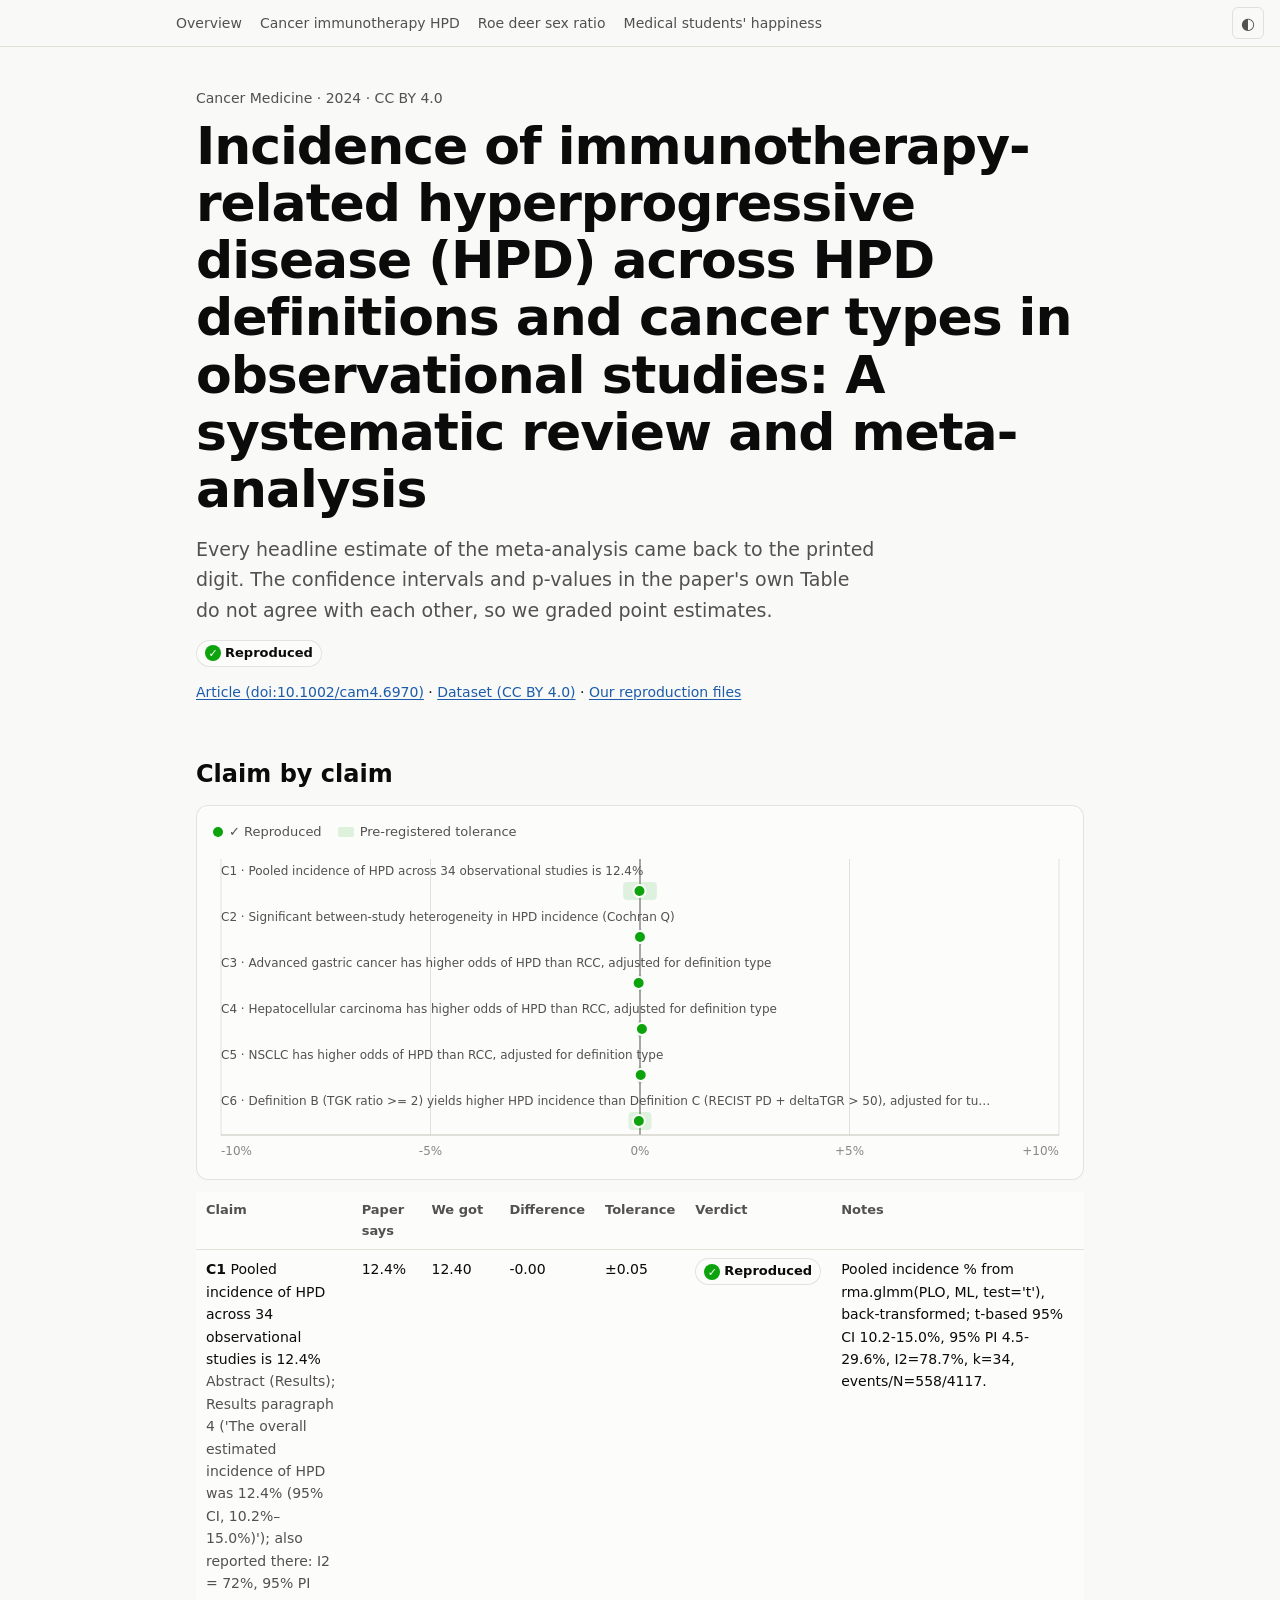
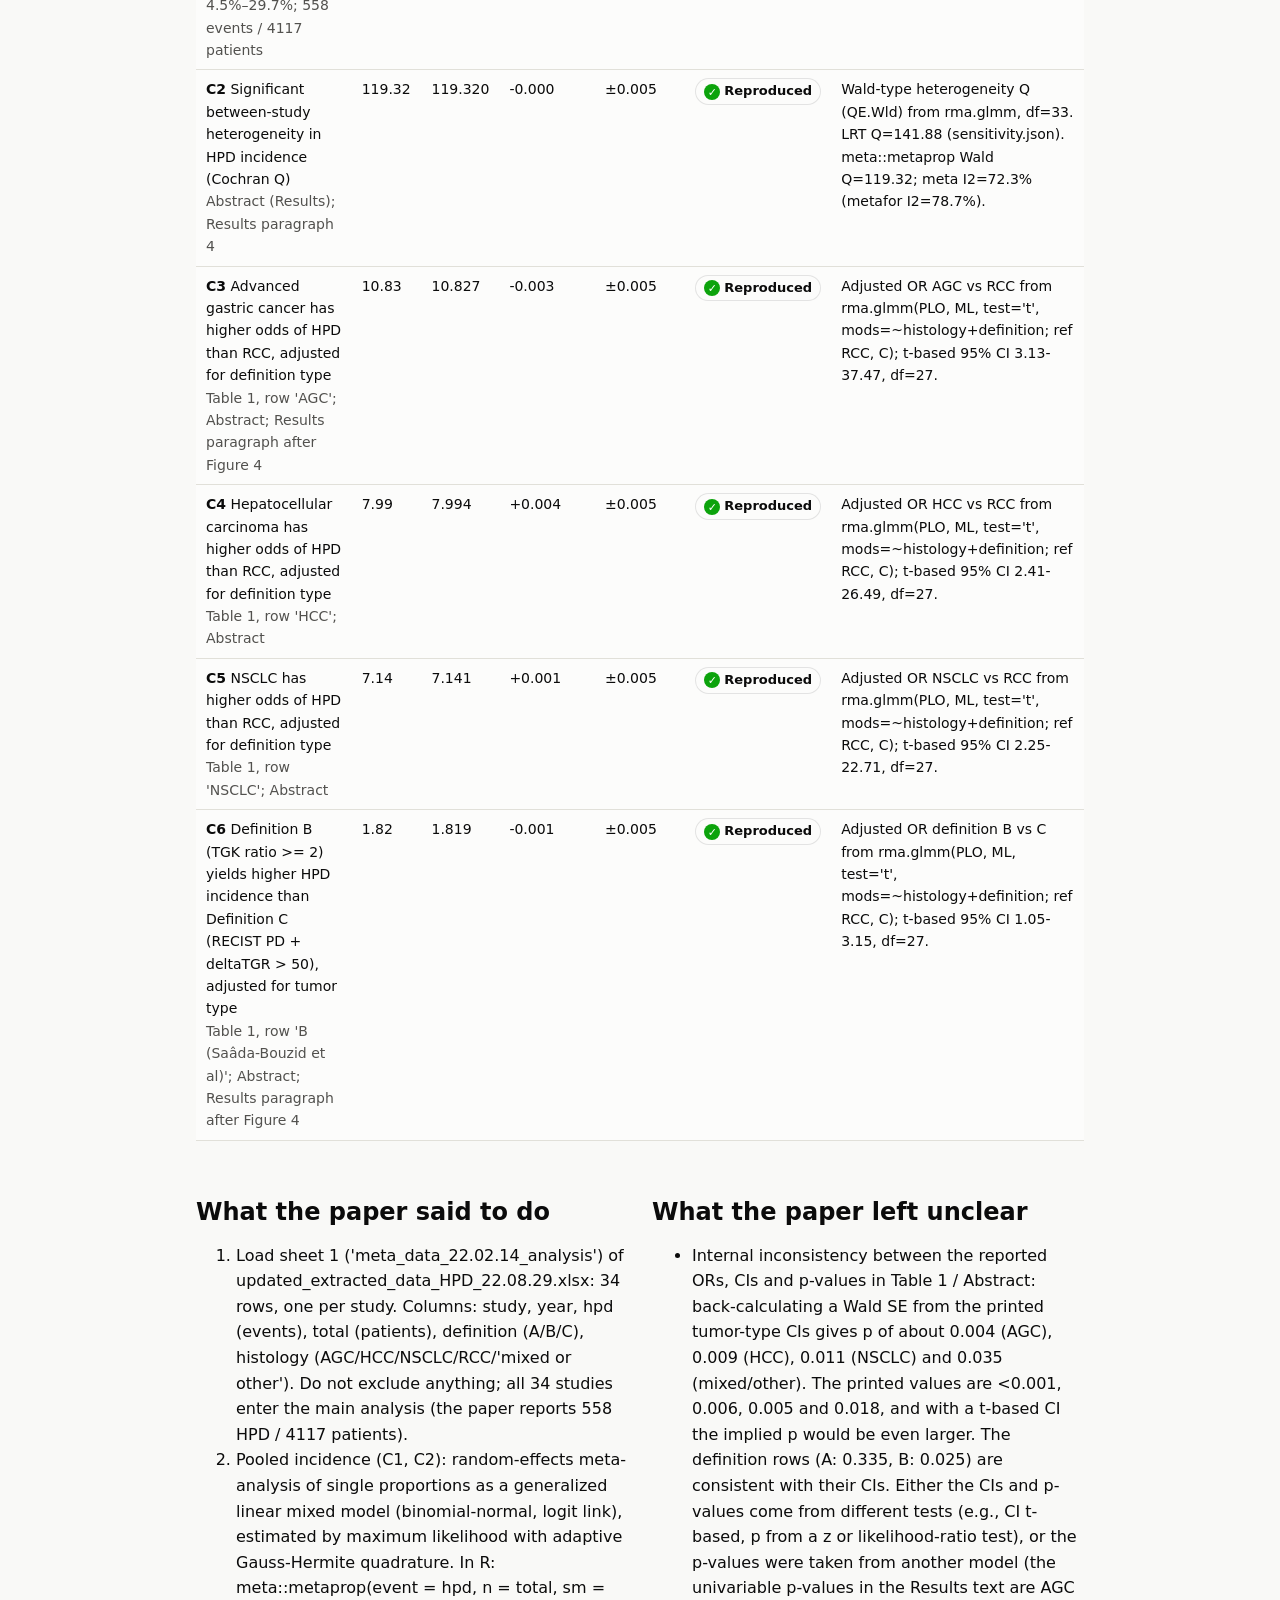
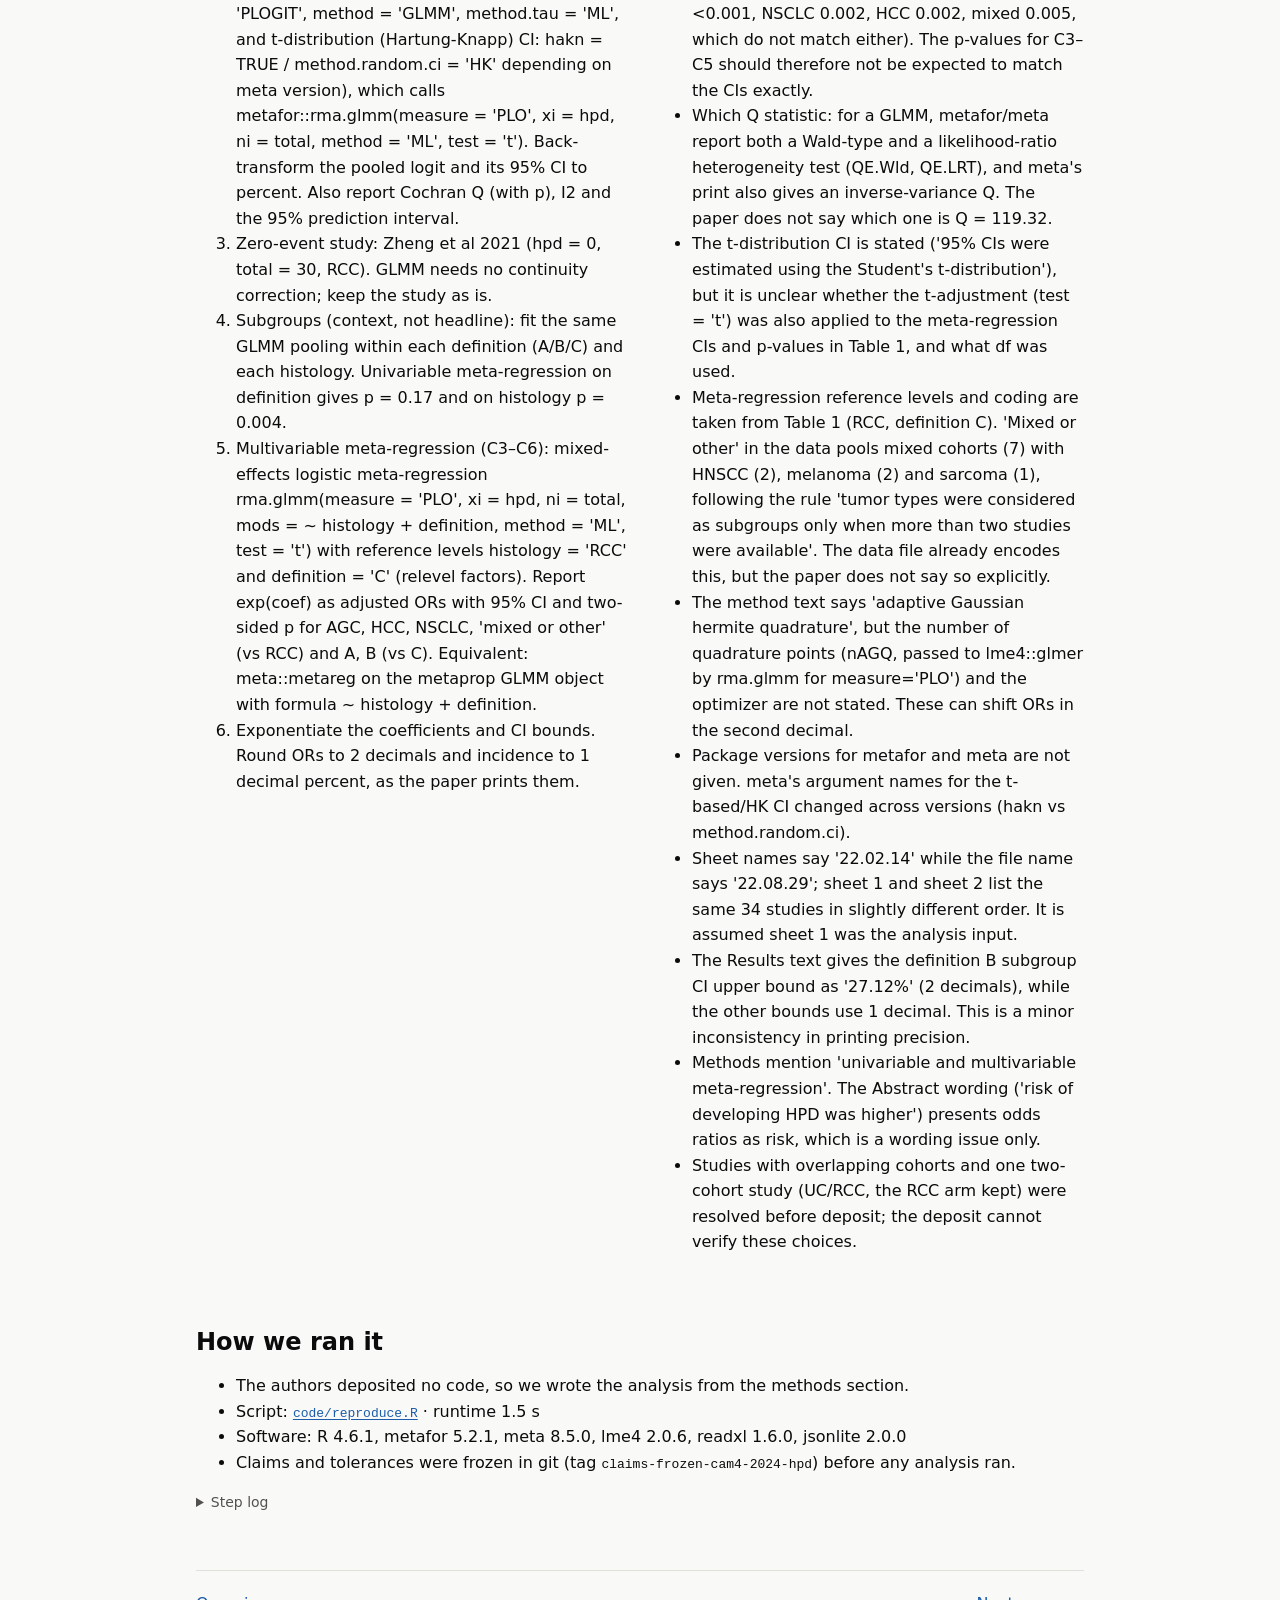
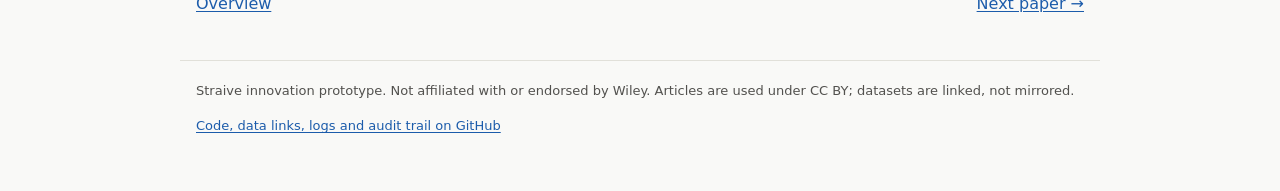
==== site/papers/cam4-2024-hpd.html @ 03baa971 "Audit: hsr-2023-ei-happiness (no overrides); site v0 with screening log Co-Authored-By: Claude Opus " ====
<!doctype html>
<html lang="en">
<head>
<meta charset="utf-8">
<meta name="viewport" content="width=device-width, initial-scale=1">
<title>Cancer immunotherapy HPD · Reproduction</title>
<meta name="description" content="Report card for Incidence of immunotherapy-related hyperprogressive disease (HPD) across HPD definitions and cancer types in observational studies: A systematic review and meta-analysis">
<link rel="stylesheet" href="../assets/style.css">
<script>try{var t=localStorage.getItem("theme");if(t)document.documentElement.dataset.theme=t}catch(e){}</script>
</head>
<body>
<header class="topnav"><nav><a href="../index.html">Overview</a><a href="../papers/cam4-2024-hpd.html">Cancer immunotherapy HPD</a><a href="../papers/ee-2022-roedeer-sexratio.html">Roe deer sex ratio</a><a href="../papers/hsr-2023-ei-happiness.html">Medical students&#x27; happiness</a></nav>
<button class="theme" type="button" aria-label="Toggle light or dark theme">◐</button></header>
<main>

<section class="hero">
<p class="kicker">Cancer Medicine · 2024 · CC BY 4.0</p>
<h1>Incidence of immunotherapy-related hyperprogressive disease (HPD) across HPD definitions and cancer types in observational studies: A systematic review and meta-analysis</h1>
<p class="lead">Every headline estimate of the meta-analysis came back to the printed digit. The confidence intervals and p-values in the paper&#x27;s own Table do not agree with each other, so we graded point estimates.</p>
<p><span class="badge good"><span aria-hidden="true">✓</span> Reproduced</span></p>
<p class="links"><a href="https://doi.org/10.1002/cam4.6970">Article (doi:10.1002/cam4.6970)</a> · <a href="https://doi.org/10.6084/m9.figshare.22256557">Dataset (CC BY 4.0)</a> · <a href="https://github.com/SujalPradhan/paper-reproducibility-engine/tree/main/papers/cam4-2024-hpd">Our reproduction files</a></p>
</section>
<section>
<h2>Claim by claim</h2>
<figure class="chart" data-chart="deviation" data-paper="cam4-2024-hpd" aria-label="Deviation of each reproduced value from the paper's value"></figure>
<div class="table-wrap"><table><tr><th>Claim</th><th>Paper says</th><th>We got</th><th>Difference</th><th>Tolerance</th><th>Verdict</th><th>Notes</th></tr><tr><td><b>C1</b> Pooled incidence of HPD across 34 observational studies is 12.4%<div class=muted>Abstract (Results); Results paragraph 4 (&#x27;The overall estimated incidence of HPD was 12.4% (95% CI, 10.2%–15.0%)&#x27;); also reported there: I2 = 72%, 95% PI 4.5%–29.7%; 558 events / 4117 patients</div></td><td class=num>12.4%</td><td class=num>12.40</td><td class=num>-0.00</td><td class=num>±0.05</td><td><span class="badge good"><span aria-hidden="true">✓</span> Reproduced</span></td><td>Pooled incidence % from rma.glmm(PLO, ML, test=&#x27;t&#x27;), back-transformed; t-based 95% CI 10.2-15.0%, 95% PI 4.5-29.6%, I2=78.7%, k=34, events/N=558/4117.</td></tr><tr><td><b>C2</b> Significant between-study heterogeneity in HPD incidence (Cochran Q)<div class=muted>Abstract (Results); Results paragraph 4</div></td><td class=num>119.32</td><td class=num>119.320</td><td class=num>-0.000</td><td class=num>±0.005</td><td><span class="badge good"><span aria-hidden="true">✓</span> Reproduced</span></td><td>Wald-type heterogeneity Q (QE.Wld) from rma.glmm, df=33. LRT Q=141.88 (sensitivity.json). meta::metaprop Wald Q=119.32; meta I2=72.3% (metafor I2=78.7%).</td></tr><tr><td><b>C3</b> Advanced gastric cancer has higher odds of HPD than RCC, adjusted for definition type<div class=muted>Table 1, row &#x27;AGC&#x27;; Abstract; Results paragraph after Figure 4</div></td><td class=num>10.83</td><td class=num>10.827</td><td class=num>-0.003</td><td class=num>±0.005</td><td><span class="badge good"><span aria-hidden="true">✓</span> Reproduced</span></td><td>Adjusted OR AGC vs RCC from rma.glmm(PLO, ML, test=&#x27;t&#x27;, mods=~histology+definition; ref RCC, C); t-based 95% CI 3.13-37.47, df=27.</td></tr><tr><td><b>C4</b> Hepatocellular carcinoma has higher odds of HPD than RCC, adjusted for definition type<div class=muted>Table 1, row &#x27;HCC&#x27;; Abstract</div></td><td class=num>7.99</td><td class=num>7.994</td><td class=num>+0.004</td><td class=num>±0.005</td><td><span class="badge good"><span aria-hidden="true">✓</span> Reproduced</span></td><td>Adjusted OR HCC vs RCC from rma.glmm(PLO, ML, test=&#x27;t&#x27;, mods=~histology+definition; ref RCC, C); t-based 95% CI 2.41-26.49, df=27.</td></tr><tr><td><b>C5</b> NSCLC has higher odds of HPD than RCC, adjusted for definition type<div class=muted>Table 1, row &#x27;NSCLC&#x27;; Abstract</div></td><td class=num>7.14</td><td class=num>7.141</td><td class=num>+0.001</td><td class=num>±0.005</td><td><span class="badge good"><span aria-hidden="true">✓</span> Reproduced</span></td><td>Adjusted OR NSCLC vs RCC from rma.glmm(PLO, ML, test=&#x27;t&#x27;, mods=~histology+definition; ref RCC, C); t-based 95% CI 2.25-22.71, df=27.</td></tr><tr><td><b>C6</b> Definition B (TGK ratio &gt;= 2) yields higher HPD incidence than Definition C (RECIST PD + deltaTGR &gt; 50), adjusted for tumor type<div class=muted>Table 1, row &#x27;B (Saâda-Bouzid et al)&#x27;; Abstract; Results paragraph after Figure 4</div></td><td class=num>1.82</td><td class=num>1.819</td><td class=num>-0.001</td><td class=num>±0.005</td><td><span class="badge good"><span aria-hidden="true">✓</span> Reproduced</span></td><td>Adjusted OR definition B vs C from rma.glmm(PLO, ML, test=&#x27;t&#x27;, mods=~histology+definition; ref RCC, C); t-based 95% CI 1.05-3.15, df=27.</td></tr></table></div>
</section>
<section class="two-col">
<div><h2>What the paper said to do</h2><ol><li>Load sheet 1 (&#x27;meta_data_22.02.14_analysis&#x27;) of updated_extracted_data_HPD_22.08.29.xlsx: 34 rows, one per study. Columns: study, year, hpd (events), total (patients), definition (A/B/C), histology (AGC/HCC/NSCLC/RCC/&#x27;mixed or other&#x27;). Do not exclude anything; all 34 studies enter the main analysis (the paper reports 558 HPD / 4117 patients).</li><li>Pooled incidence (C1, C2): random-effects meta-analysis of single proportions as a generalized linear mixed model (binomial-normal, logit link), estimated by maximum likelihood with adaptive Gauss-Hermite quadrature. In R: meta::metaprop(event = hpd, n = total, sm = &#x27;PLOGIT&#x27;, method = &#x27;GLMM&#x27;, method.tau = &#x27;ML&#x27;, and t-distribution (Hartung-Knapp) CI: hakn = TRUE / method.random.ci = &#x27;HK&#x27; depending on meta version), which calls metafor::rma.glmm(measure = &#x27;PLO&#x27;, xi = hpd, ni = total, method = &#x27;ML&#x27;, test = &#x27;t&#x27;). Back-transform the pooled logit and its 95% CI to percent. Also report Cochran Q (with p), I2 and the 95% prediction interval.</li><li>Zero-event study: Zheng et al 2021 (hpd = 0, total = 30, RCC). GLMM needs no continuity correction; keep the study as is.</li><li>Subgroups (context, not headline): fit the same GLMM pooling within each definition (A/B/C) and each histology. Univariable meta-regression on definition gives p = 0.17 and on histology p = 0.004.</li><li>Multivariable meta-regression (C3–C6): mixed-effects logistic meta-regression rma.glmm(measure = &#x27;PLO&#x27;, xi = hpd, ni = total, mods = ~ histology + definition, method = &#x27;ML&#x27;, test = &#x27;t&#x27;) with reference levels histology = &#x27;RCC&#x27; and definition = &#x27;C&#x27; (relevel factors). Report exp(coef) as adjusted ORs with 95% CI and two-sided p for AGC, HCC, NSCLC, &#x27;mixed or other&#x27; (vs RCC) and A, B (vs C). Equivalent: meta::metareg on the metaprop GLMM object with formula ~ histology + definition.</li><li>Exponentiate the coefficients and CI bounds. Round ORs to 2 decimals and incidence to 1 decimal percent, as the paper prints them.</li></ol></div>
<div><h2>What the paper left unclear</h2><ul><li>Internal inconsistency between the reported ORs, CIs and p-values in Table 1 / Abstract: back-calculating a Wald SE from the printed tumor-type CIs gives p of about 0.004 (AGC), 0.009 (HCC), 0.011 (NSCLC) and 0.035 (mixed/other). The printed values are &lt;0.001, 0.006, 0.005 and 0.018, and with a t-based CI the implied p would be even larger. The definition rows (A: 0.335, B: 0.025) are consistent with their CIs. Either the CIs and p-values come from different tests (e.g., CI t-based, p from a z or likelihood-ratio test), or the p-values were taken from another model (the univariable p-values in the Results text are AGC &lt;0.001, NSCLC 0.002, HCC 0.002, mixed 0.005, which do not match either). The p-values for C3–C5 should therefore not be expected to match the CIs exactly.</li><li>Which Q statistic: for a GLMM, metafor/meta report both a Wald-type and a likelihood-ratio heterogeneity test (QE.Wld, QE.LRT), and meta&#x27;s print also gives an inverse-variance Q. The paper does not say which one is Q = 119.32.</li><li>The t-distribution CI is stated (&#x27;95% CIs were estimated using the Student&#x27;s t-distribution&#x27;), but it is unclear whether the t-adjustment (test = &#x27;t&#x27;) was also applied to the meta-regression CIs and p-values in Table 1, and what df was used.</li><li>Meta-regression reference levels and coding are taken from Table 1 (RCC, definition C). &#x27;Mixed or other&#x27; in the data pools mixed cohorts (7) with HNSCC (2), melanoma (2) and sarcoma (1), following the rule &#x27;tumor types were considered as subgroups only when more than two studies were available&#x27;. The data file already encodes this, but the paper does not say so explicitly.</li><li>The method text says &#x27;adaptive Gaussian hermite quadrature&#x27;, but the number of quadrature points (nAGQ, passed to lme4::glmer by rma.glmm for measure=&#x27;PLO&#x27;) and the optimizer are not stated. These can shift ORs in the second decimal.</li><li>Package versions for metafor and meta are not given. meta&#x27;s argument names for the t-based/HK CI changed across versions (hakn vs method.random.ci).</li><li>Sheet names say &#x27;22.02.14&#x27; while the file name says &#x27;22.08.29&#x27;; sheet 1 and sheet 2 list the same 34 studies in slightly different order. It is assumed sheet 1 was the analysis input.</li><li>The Results text gives the definition B subgroup CI upper bound as &#x27;27.12%&#x27; (2 decimals), while the other bounds use 1 decimal. This is a minor inconsistency in printing precision.</li><li>Methods mention &#x27;univariable and multivariable meta-regression&#x27;. The Abstract wording (&#x27;risk of developing HPD was higher&#x27;) presents odds ratios as risk, which is a wording issue only.</li><li>Studies with overlapping cohorts and one two-cohort study (UC/RCC, the RCC arm kept) were resolved before deposit; the deposit cannot verify these choices.</li></ul></div>
</section>
<section>
<h2>How we ran it</h2>
<ul>
<li>The authors deposited no code, so we wrote the analysis from the methods section.</li>
<li>Script: <a href="https://github.com/SujalPradhan/paper-reproducibility-engine/blob/main/papers/cam4-2024-hpd/code/reproduce.R"><code>code/reproduce.R</code></a> · runtime 1.5 s</li>
<li>Software: R 4.6.1, metafor 5.2.1, meta 8.5.0, lme4 2.0.6, readxl 1.6.0, jsonlite 2.0.0</li>
<li>Claims and tolerances were frozen in git (tag <code>claims-frozen-cam4-2024-hpd</code>) before any analysis ran.</li>

</ul>
<details><summary>Step log</summary><pre>2026-10-20T14:00:26 START reproduction of cam4-2024-hpd (Reproducer). Read claims.json, data/README.md, paper/fulltext.xml (Methods + Table 1), CLAIMS_SCHEMA.md.
2026-10-20T14:00:26 CHECKSUM data/updated_extracted_data_HPD_22.08.29.xlsx sha256=6535d5b38afba2ea4473dea9abb29f00c819824f1ff2fa3cf56472da210b0f3a size=126259 -&gt; MATCHES README.
2026-10-20T14:00:26 CHECKSUM paper/fulltext.xml sha256=65b842e06b45315daf6108a36adcebdc1f20ee73a76e9294d1070b7ce0f45134 -&gt; MATCHES README.
2026-10-20T14:00:26 PROBLEM: machine has R 4.6.1, not R 4.5 as stated in the task brief, and not the paper&#x27;s R 4.2.1. Using R 4.6.1.
2026-10-20T14:00:26 Installed from CRAN: metafor 5.2.1, meta 8.5.0 (existing: readxl 1.6.0, lme4 2.0.6, jsonlite 2.0.0).
2026-10-20T14:00:26 ASSUMPTION: analysis input is sheet 1 &#x27;meta_data_22.02.14_analysis&#x27;, all 34 rows, no exclusions (per methods_steps).
2026-10-20T14:00:26 ASSUMPTION: C1 = metafor::rma.glmm(measure=&#x27;PLO&#x27;, xi=hpd, ni=total, method=&#x27;ML&#x27;, test=&#x27;t&#x27;), package defaults otherwise (model=&#x27;UM.FS&#x27; not applicable for PLO; glmer default nAGQ as set by metafor). Pooled logit and its t-based CI back-transformed with plogis and reported in percent.
2026-10-20T14:00:26 ASSUMPTION: C2 Q = Wald-type heterogeneity statistic QE (QE.Wld) from the rma.glmm fit, because it is the first/primary heterogeneity statistic metafor reports for GLMMs (meta&#x27;s print also lists Wald-type first). LRT Q and inverse-variance Q go to sensitivity.json only. Decided before running.
2026-10-20T14:00:26 ASSUMPTION: C3-C6 = rma.glmm(measure=&#x27;PLO&#x27;, mods=~histology+definition, method=&#x27;ML&#x27;, test=&#x27;t&#x27;) with histology relevelled to &#x27;RCC&#x27; and definition to &#x27;C&#x27;, as in methods_steps; t-test chosen because paper states CIs use Student&#x27;s t. z-test version goes to sensitivity.json only. Decided before running.
2026-10-20T14:00:26 ASSUMPTION: claim values are reported unrounded in results.json (rounding to paper precision is done by compare.py tolerance); C1 in percent, ORs as exp(coef).
2026-10-20T14:01:40 Wrote code/reproduce.R (reads ../data relative to script or a path arg; writes outputs/results.json, outputs/model_output.txt, outputs/sensitivity.json). No seed needed (deterministic).
2026-10-20T14:01:40 RUN 1 (Rscript, fresh session, cwd /tmp): completed, results.json written.
2026-10-20T14:01:40 PROBLEM: multivariable rma.glmm warns &quot;Cannot invert the Hessian for the saturated model&quot;; this only affects the residual-heterogeneity tests of the metareg (Wld/LRT printed as degenerate), not the coefficients, CIs or p-values used for C3-C6.
2026-10-20T14:01:40 POST-HOC: bug fix (no change to any claim value): meta 8.5.0 returns metaprop Q as a length-2 vector (Wald, LRT), which made the C2 notes string duplicate and mislabelled it &quot;inverse-variance&quot; Q in sensitivity.json. Notes/sensitivity now label meta&#x27;s Q as Wald/LRT. Also fixed empty C1_z_test entry in sensitivity.json (wrong subsetting of the predict object). Reason: code did not do what was intended.
2026-10-20T14:01:40 RUN 2 (Rscript, fresh session): completed, runtime_s=1.5. Claim values unchanged from run 1.
2026-10-20T14:01:40 RESULT C1: pooled incidence 12.398% (t 95% CI 10.20-14.99%; PI 4.5-29.6%) vs paper 12.4% (10.2-15.0; PI 4.5-29.7). I2: metafor 78.7%, meta 72.3% (paper 72%, matches meta&#x27;s I2).
2026-10-20T14:01:40 RESULT C2: Wald-type Q = 119.3195 (df 33, p=1.1e-11) vs paper 119.32. LRT Q = 141.88.
2026-10-20T14:01:40 RESULT C3: AGC vs RCC OR 10.827 (t CI 3.13-37.47, p=0.00052) vs paper 10.83 (2.14-54.65, p&lt;0.001).
2026-10-20T14:01:40 RESULT C4: HCC vs RCC OR 7.994 (t CI 2.41-26.49, p=0.0014) vs paper 7.99 (1.68-38.13, p=0.006).
2026-10-20T14:01:40 RESULT C5: NSCLC vs RCC OR 7.141 (t CI 2.25-22.71, p=0.0017) vs paper 7.14 (1.58-32.29, p=0.005).
2026-10-20T14:01:40 RESULT C6: def B vs C OR 1.819 (t CI 1.05-3.15, p=0.033) vs paper 1.82 (1.08-3.07, p=0.025). Also mixed/other OR 5.09 (paper 5.09), def A OR 1.20 (paper 1.20).
2026-10-20T14:01:40 NOTE: point estimates match; our tumor-type CIs are narrower than Table 1 (consistent with the claims.json ambiguity on Table 1 CI/p inconsistency); def-B p 0.033 (t) / z-test value in sensitivity.json differ from printed 0.025. Not adjusted.
2026-10-20T14:01:40 Environment: env/sessionInfo.txt, env/install.R (pinned versions), env/Dockerfile (rocker/r-ver:4.6.1, not built). renv.lock not written.
2026-10-20T14:01:40 compare.py: overall Reproduced; C1-C6 all Reproduced.</pre></details>
</section>
<nav class="pager"><a href="../index.html">Overview</a><a href="ee-2022-roedeer-sexratio.html">Next paper →</a></nav>

</main>
<footer class="foot">
<p>Straive innovation prototype. Not affiliated with or endorsed by Wiley. Articles are used under CC BY; datasets are linked, not mirrored.</p>
<p><a href="https://github.com/SujalPradhan/paper-reproducibility-engine">Code, data links, logs and audit trail on GitHub</a></p>
</footer>
<div class="tooltip" role="status" hidden></div>
<script type="application/json" id="page-data">{"rows": [{"paper": "Cancer immunotherapy HPD", "paper_id": "cam4-2024-hpd", "claim": "C1", "text": "Pooled incidence of HPD across 34 observational studies is 12.4%", "verdict": "Reproduced", "paper_text": "12.4%", "ours": "12.40", "dev": -0.012303225806458007, "tol": 0.4032258064516129}, {"paper": "Cancer immunotherapy HPD", "paper_id": "cam4-2024-hpd", "claim": "C2", "text": "Significant between-study heterogeneity in HPD incidence (Cochran Q)", "verdict": "Reproduced", "paper_text": "119.32", "ours": "119.320", "dev": -0.00041656889037276437, "tol": 0.004190412336573919}, {"paper": "Cancer immunotherapy HPD", "paper_id": "cam4-2024-hpd", "claim": "C3", "text": "Advanced gastric cancer has higher odds of HPD than RCC, adjusted for definition type", "verdict": "Reproduced", "paper_text": "10.83", "ours": "10.827", "dev": -0.03223619575253242, "tol": 0.04616805170821791}, {"paper": "Cancer immunotherapy HPD", "paper_id": "cam4-2024-hpd", "claim": "C4", "text": "Hepatocellular carcinoma has higher odds of HPD than RCC, adjusted for definition type", "verdict": "Reproduced", "paper_text": "7.99", "ours": "7.994", "dev": 0.046037797246557696, "tol": 0.0625782227784731}, {"paper": "Cancer immunotherapy HPD", "paper_id": "cam4-2024-hpd", "claim": "C5", "text": "NSCLC has higher odds of HPD than RCC, adjusted for definition type", "verdict": "Reproduced", "paper_text": "7.14", "ours": "7.141", "dev": 0.017082913165265046, "tol": 0.0700280112044818}, {"paper": "Cancer immunotherapy HPD", "paper_id": "cam4-2024-hpd", "claim": "C6", "text": "Definition B (TGK ratio >= 2) yields higher HPD incidence than Definition C (RECIST PD + deltaTGR > 50), adjusted for tumor type", "verdict": "Reproduced", "paper_text": "1.82", "ours": "1.819", "dev": -0.027487912087913163, "tol": 0.2747252747252747}]}</script>
<script src="../assets/charts.js"></script>
</body>
</html>
---- site/assets/style.css ----
:root {
  color-scheme: light;
  --page: #f9f9f7;
  --surface: #fcfcfb;
  --ink: #0b0b0b;
  --ink-2: #52514e;
  --muted: #898781;
  --grid: #e1e0d9;
  --axis: #c3c2b7;
  --ring: rgba(11, 11, 11, 0.10);
  --link: #1c5cab;
  --good: #0ca30c;
  --warn: #fab219;
  --bad: #d03b3b;
  --na: #898781;
  --band: rgba(12, 163, 12, 0.12);
  --ord-1: #86b6ef;
  --ord-2: #2a78d6;
  --ord-3: #184f95;
  --code-bg: #f0efec;
}
@media (prefers-color-scheme: dark) {
  :root:not([data-theme="light"]) {
    color-scheme: dark;
    --page: #0d0d0d;
    --surface: #1a1a19;
    --ink: #f0efec;
    --ink-2: #c3c2b7;
    --muted: #898781;
    --grid: #2c2c2a;
    --axis: #383835;
    --ring: rgba(255, 255, 255, 0.10);
    --link: #86b6ef;
    --band: rgba(12, 163, 12, 0.18);
    --ord-1: #184f95;
    --ord-2: #3987e5;
    --ord-3: #86b6ef;
    --code-bg: #232321;
  }
}
:root[data-theme="dark"] {
  color-scheme: dark;
  --page: #0d0d0d;
  --surface: #1a1a19;
  --ink: #f0efec;
  --ink-2: #c3c2b7;
  --muted: #898781;
  --grid: #2c2c2a;
  --axis: #383835;
  --ring: rgba(255, 255, 255, 0.10);
  --link: #86b6ef;
  --band: rgba(12, 163, 12, 0.18);
  --ord-1: #184f95;
  --ord-2: #3987e5;
  --ord-3: #86b6ef;
  --code-bg: #232321;
}

* { box-sizing: border-box; }
html { -webkit-text-size-adjust: 100%; }
body {
  margin: 0;
  background: var(--page);
  color: var(--ink);
  font: 16px/1.6 system-ui, -apple-system, "Segoe UI", sans-serif;
}
a { color: var(--link); text-underline-offset: 2px; }
main, .foot { max-width: 920px; margin: 0 auto; padding: 0 16px; }
section { margin: 56px 0; }
h1 { font-size: clamp(32px, 6vw, 52px); line-height: 1.1; margin: 8px 0 16px; letter-spacing: -0.02em; }
h2 { font-size: 24px; line-height: 1.25; margin: 0 0 12px; }
h3 { font-size: 18px; margin: 28px 0 8px; }
p { margin: 0 0 14px; }
.muted, .caption, .chart-sub { color: var(--ink-2); font-size: 14px; }
.kicker { color: var(--ink-2); font-size: 14px; margin: 0; }
.lead { font-size: 19px; color: var(--ink-2); max-width: 680px; }
code, pre { font: 13px/1.5 ui-monospace, SFMono-Regular, Menlo, monospace; }
pre { background: var(--code-bg); padding: 12px; border-radius: 8px; overflow-x: auto; white-space: pre-wrap; word-break: break-word; }

.topnav { position: sticky; top: 0; z-index: 5; background: var(--page); border-bottom: 1px solid var(--grid); display: flex; align-items: center; gap: 8px; padding: 0 16px; }
.topnav nav { flex: 1; display: flex; gap: 18px; overflow-x: auto; padding: 12px 0; max-width: 888px; margin: 0 auto; }
.topnav a { color: var(--ink-2); text-decoration: none; font-size: 14px; white-space: nowrap; }
.topnav a:hover { color: var(--ink); }
.theme { background: none; border: 1px solid var(--grid); color: var(--ink-2); border-radius: 6px; width: 32px; height: 32px; cursor: pointer; font-size: 16px; }

.hero { margin-top: 40px; }
.tiles { display: grid; grid-template-columns: repeat(auto-fit, minmax(180px, 1fr)); gap: 12px; margin-top: 28px; }
.tile { background: var(--surface); border: 1px solid var(--ring); border-radius: 12px; padding: 16px 18px; }
.tile-value { font-size: 48px; font-weight: 600; line-height: 1.1; }
.tile-label { color: var(--ink-2); font-size: 14px; margin-top: 4px; }

.chart { margin: 16px 0 8px; background: var(--surface); border: 1px solid var(--ring); border-radius: 12px; padding: 16px; }
.chart svg { display: block; width: 100%; height: auto; overflow: visible; }
.chart text { fill: var(--ink-2); font-size: 12px; font-family: inherit; }
.chart .t-ink { fill: var(--ink); }
.chart .t-muted { fill: var(--muted); }
.chart .grid { stroke: var(--grid); stroke-width: 1; }
.chart .axis { stroke: var(--axis); stroke-width: 1; }
.chart .zero { stroke: var(--ink-2); stroke-width: 1; }
.chart .band { fill: var(--band); }
.chart .dot { stroke: var(--surface); stroke-width: 2; }
.chart .hit { fill: transparent; cursor: default; outline: none; }
.chart .row:hover .dot, .chart .row:focus-within .dot { stroke: var(--ink); }
.chart .row:hover .rowbg, .chart .row:focus .rowbg { fill: var(--grid); opacity: 0.45; }
.chart .rowbg { fill: transparent; }
.chart .legend { display: flex; flex-wrap: wrap; gap: 6px 16px; font-size: 13px; color: var(--ink-2); margin-bottom: 8px; }
.chart .legend span { display: inline-flex; align-items: center; gap: 6px; }
.chart .legend i { width: 10px; height: 10px; border-radius: 50%; display: inline-block; }
.chart .legend i.band-key { border-radius: 2px; width: 16px; background: var(--band); }

.badge { display: inline-flex; align-items: center; gap: 4px; font-size: 13px; font-weight: 600; padding: 2px 8px; border-radius: 999px; border: 1px solid var(--ring); background: var(--surface); color: var(--ink); white-space: nowrap; }
.badge span { display: inline-grid; place-items: center; width: 16px; height: 16px; border-radius: 50%; color: #fff; font-size: 11px; }
.badge.good span { background: var(--good); }
.badge.warn span { background: var(--warn); color: #0b0b0b; }
.badge.bad span { background: var(--bad); }
.badge.na span { background: var(--na); }

.table-wrap { overflow-x: auto; margin: 12px 0; }
table { border-collapse: collapse; width: 100%; font-size: 14px; background: var(--surface); }
th, td { text-align: left; vertical-align: top; padding: 8px 10px; border-bottom: 1px solid var(--grid); }
th { color: var(--ink-2); font-weight: 600; font-size: 13px; }
td.num { font-variant-numeric: tabular-nums; white-space: nowrap; }
details { margin: 12px 0; }
summary { cursor: pointer; color: var(--ink-2); font-size: 14px; }

.cases { display: grid; grid-template-columns: repeat(auto-fit, minmax(240px, 1fr)); gap: 12px; }
.case { display: flex; flex-direction: column; gap: 6px; align-items: flex-start; background: var(--surface); border: 1px solid var(--ring); border-radius: 12px; padding: 16px; color: var(--ink); text-decoration: none; }
.case:hover { border-color: var(--axis); }
.case-meta { font-style: italic; color: var(--ink-2); font-size: 13px; }
.case span:last-child { color: var(--ink-2); font-size: 14px; }

.two-col { display: grid; grid-template-columns: repeat(auto-fit, minmax(280px, 1fr)); gap: 24px; }
.rules { list-style: none; padding: 0; }
.rules li { margin: 8px 0; }
.methods li { margin: 6px 0; }
.links { font-size: 14px; }
.pager { display: flex; justify-content: space-between; gap: 12px; border-top: 1px solid var(--grid); padding: 20px 0; margin-bottom: 24px; flex-wrap: wrap; }
.foot { color: var(--ink-2); font-size: 13px; border-top: 1px solid var(--grid); padding-top: 20px; padding-bottom: 40px; }
.footnotes li { font-size: 14px; color: var(--ink-2); margin: 6px 0; }
pre.task { max-height: 420px; }

.tooltip { position: fixed; z-index: 10; pointer-events: none; background: var(--surface); color: var(--ink); border: 1px solid var(--ring); box-shadow: 0 4px 16px rgba(0, 0, 0, 0.12); border-radius: 8px; padding: 8px 10px; font-size: 13px; max-width: 300px; }
.tooltip b { font-size: 15px; }
.tooltip .tt-row { display: flex; gap: 8px; justify-content: space-between; }
.tooltip .tt-muted { color: var(--ink-2); }

@media (forced-colors: active) {
  .chart .dot { forced-color-adjust: none; }
}
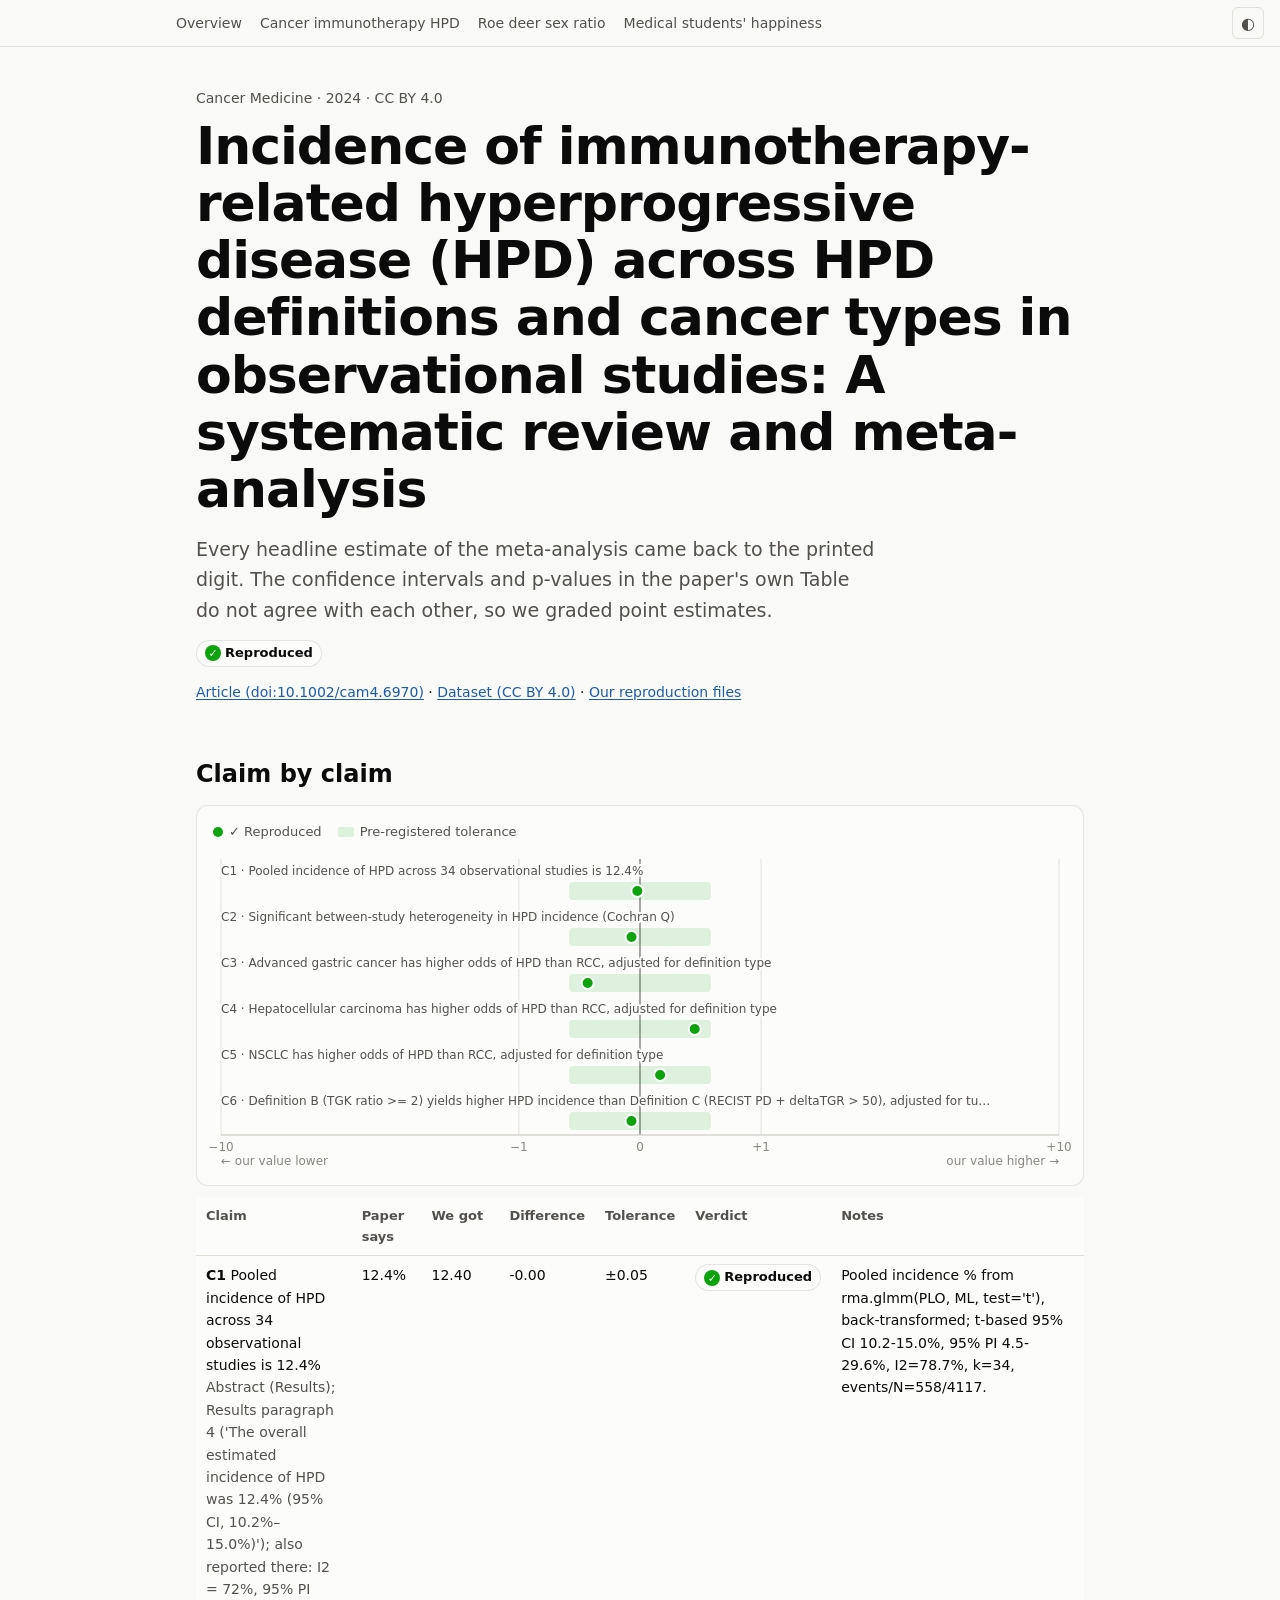
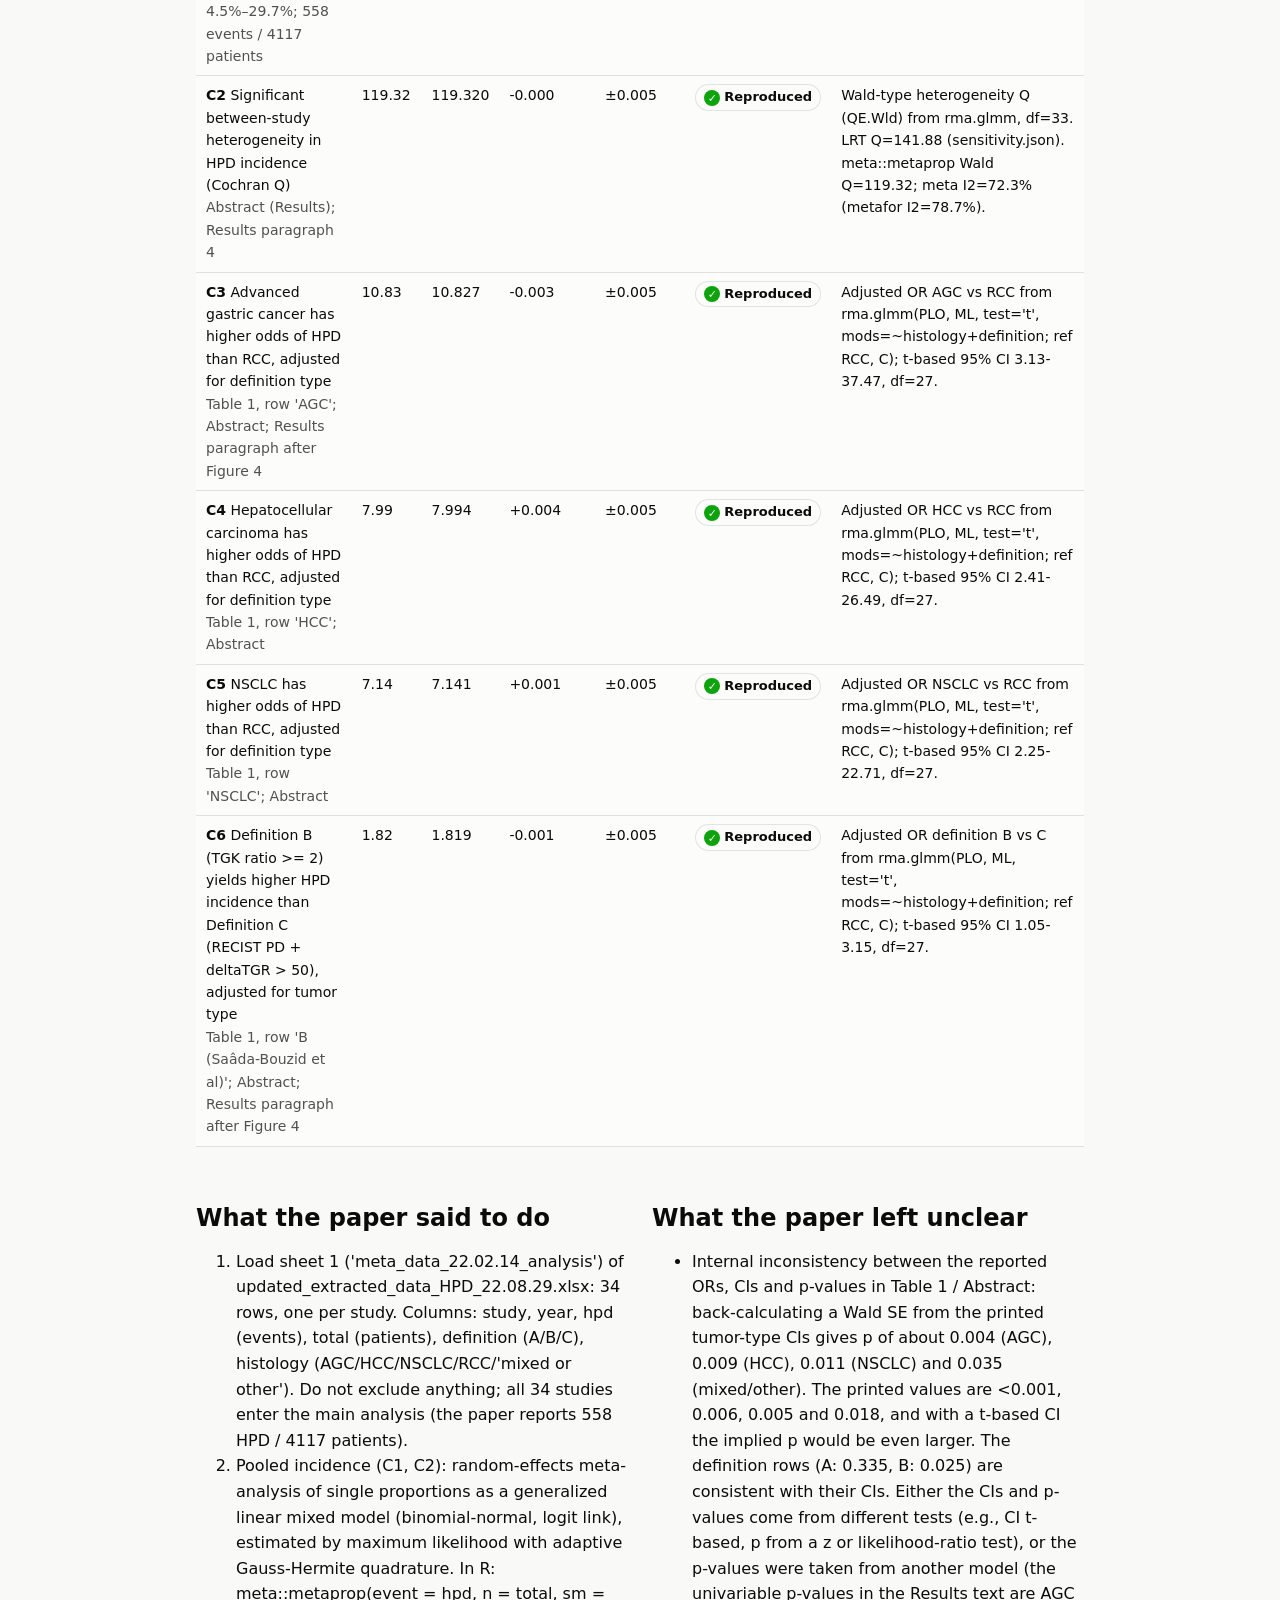
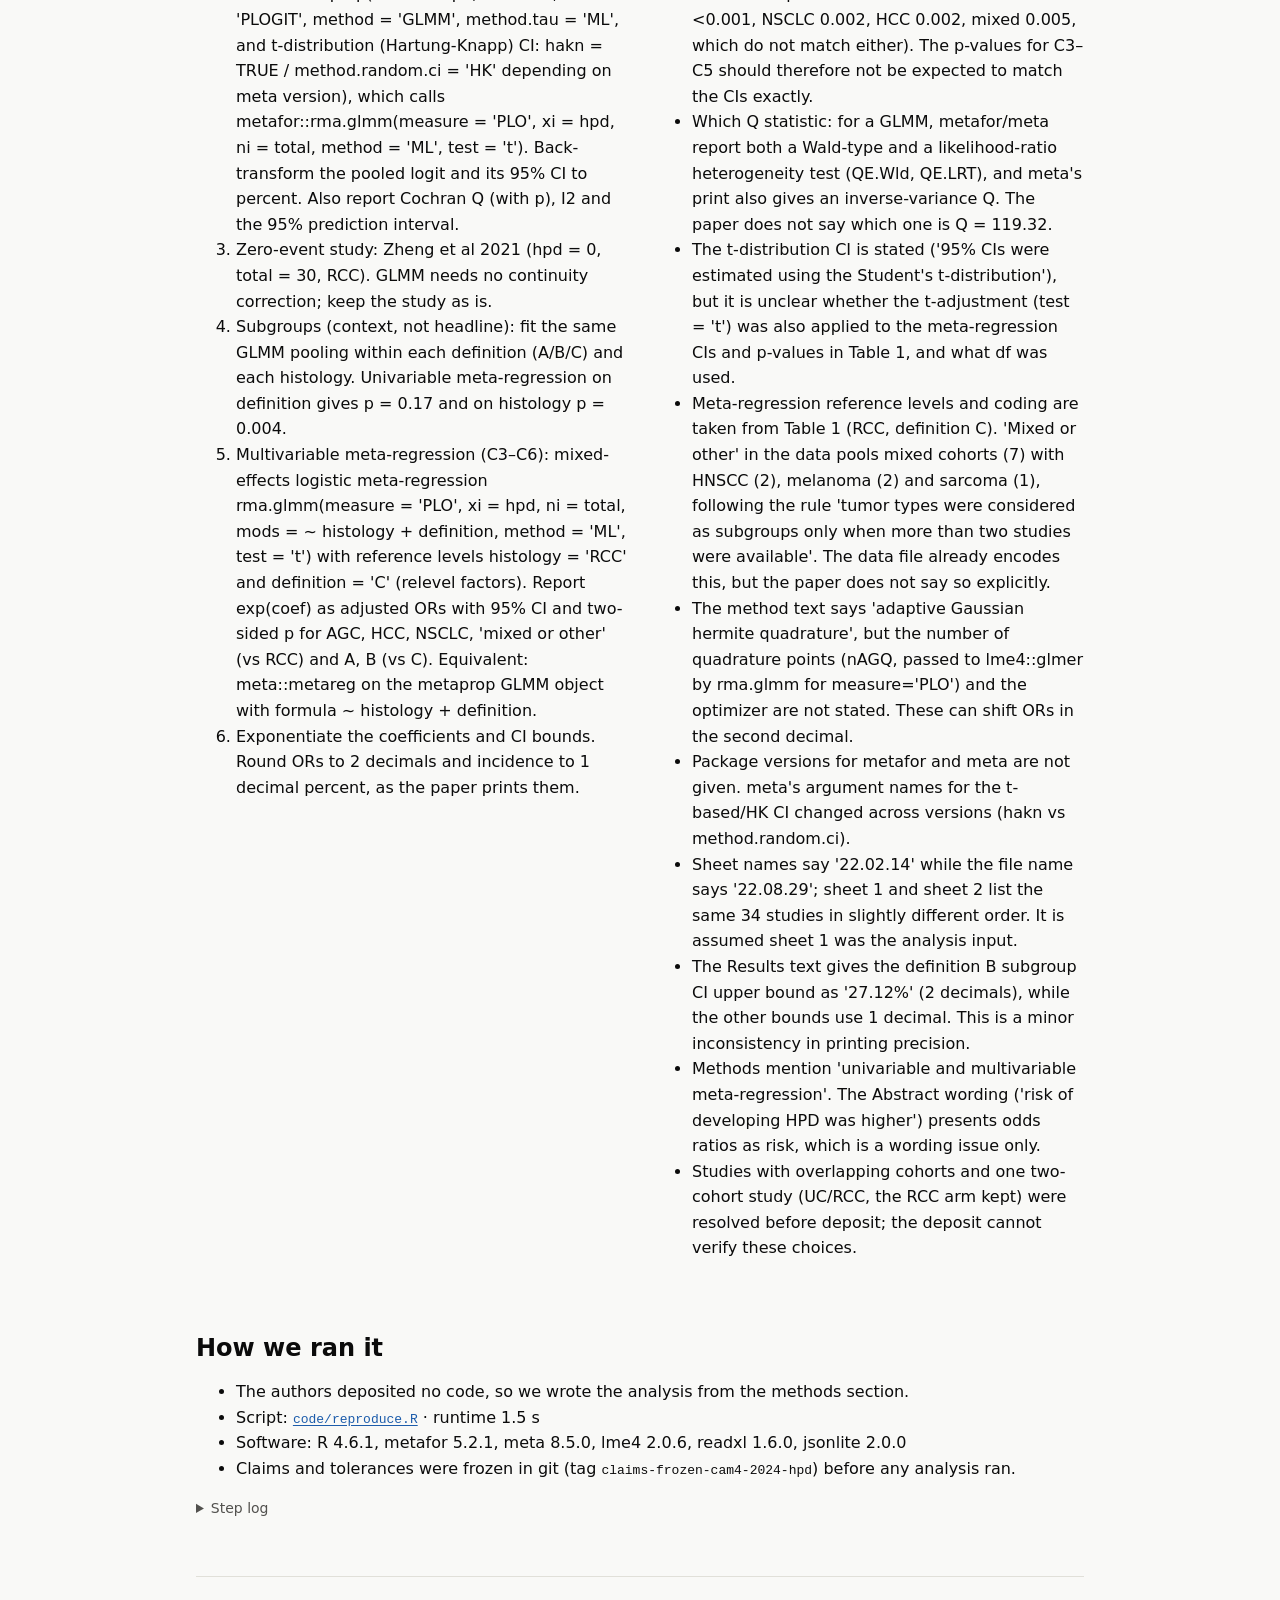
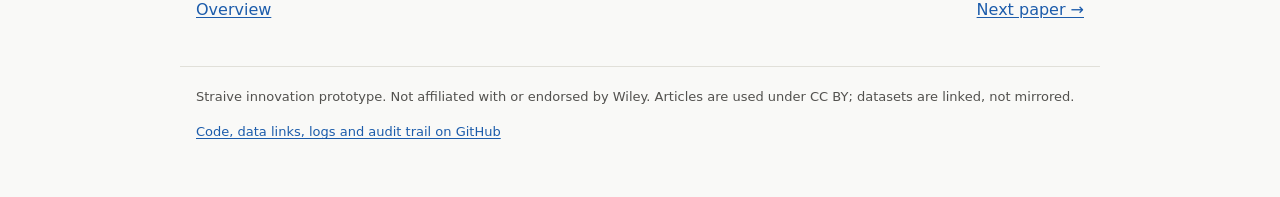
==== commit 42dc235b: "Site: deviation chart in last-printed-digit units (symlog), label halos Co-Authored-By: Claude Opus " ====
--- a/site/papers/cam4-2024-hpd.html
+++ b/site/papers/cam4-2024-hpd.html
@@ -71,7 +71,7 @@
 <p><a href="https://github.com/SujalPradhan/paper-reproducibility-engine">Code, data links, logs and audit trail on GitHub</a></p>
 </footer>
 <div class="tooltip" role="status" hidden></div>
-<script type="application/json" id="page-data">{"rows": [{"paper": "Cancer immunotherapy HPD", "paper_id": "cam4-2024-hpd", "claim": "C1", "text": "Pooled incidence of HPD across 34 observational studies is 12.4%", "verdict": "Reproduced", "paper_text": "12.4%", "ours": "12.40", "dev": -0.012303225806458007, "tol": 0.4032258064516129}, {"paper": "Cancer immunotherapy HPD", "paper_id": "cam4-2024-hpd", "claim": "C2", "text": "Significant between-study heterogeneity in HPD incidence (Cochran Q)", "verdict": "Reproduced", "paper_text": "119.32", "ours": "119.320", "dev": -0.00041656889037276437, "tol": 0.004190412336573919}, {"paper": "Cancer immunotherapy HPD", "paper_id": "cam4-2024-hpd", "claim": "C3", "text": "Advanced gastric cancer has higher odds of HPD than RCC, adjusted for definition type", "verdict": "Reproduced", "paper_text": "10.83", "ours": "10.827", "dev": -0.03223619575253242, "tol": 0.04616805170821791}, {"paper": "Cancer immunotherapy HPD", "paper_id": "cam4-2024-hpd", "claim": "C4", "text": "Hepatocellular carcinoma has higher odds of HPD than RCC, adjusted for definition type", "verdict": "Reproduced", "paper_text": "7.99", "ours": "7.994", "dev": 0.046037797246557696, "tol": 0.0625782227784731}, {"paper": "Cancer immunotherapy HPD", "paper_id": "cam4-2024-hpd", "claim": "C5", "text": "NSCLC has higher odds of HPD than RCC, adjusted for definition type", "verdict": "Reproduced", "paper_text": "7.14", "ours": "7.141", "dev": 0.017082913165265046, "tol": 0.0700280112044818}, {"paper": "Cancer immunotherapy HPD", "paper_id": "cam4-2024-hpd", "claim": "C6", "text": "Definition B (TGK ratio >= 2) yields higher HPD incidence than Definition C (RECIST PD + deltaTGR > 50), adjusted for tumor type", "verdict": "Reproduced", "paper_text": "1.82", "ours": "1.819", "dev": -0.027487912087913163, "tol": 0.2747252747252747}]}</script>
+<script type="application/json" id="page-data">{"rows": [{"paper": "Cancer immunotherapy HPD", "paper_id": "cam4-2024-hpd", "claim": "C1", "text": "Pooled incidence of HPD across 34 observational studies is 12.4%", "verdict": "Reproduced", "paper_text": "12.4%", "ours": "12.40", "dev": -0.012303225806458007, "tol": 0.4032258064516129, "digits": -0.01525600000000793, "digits_tol": 0.5}, {"paper": "Cancer immunotherapy HPD", "paper_id": "cam4-2024-hpd", "claim": "C2", "text": "Significant between-study heterogeneity in HPD incidence (Cochran Q)", "verdict": "Reproduced", "paper_text": "119.32", "ours": "119.320", "dev": -0.00041656889037276437, "tol": 0.004190412336573919, "digits": -0.04970499999927824, "digits_tol": 0.5}, {"paper": "Cancer immunotherapy HPD", "paper_id": "cam4-2024-hpd", "claim": "C3", "text": "Advanced gastric cancer has higher odds of HPD than RCC, adjusted for definition type", "verdict": "Reproduced", "paper_text": "10.83", "ours": "10.827", "dev": -0.03223619575253242, "tol": 0.04616805170821791, "digits": -0.3491179999999261, "digits_tol": 0.5}, {"paper": "Cancer immunotherapy HPD", "paper_id": "cam4-2024-hpd", "claim": "C4", "text": "Hepatocellular carcinoma has higher odds of HPD than RCC, adjusted for definition type", "verdict": "Reproduced", "paper_text": "7.99", "ours": "7.994", "dev": 0.046037797246557696, "tol": 0.0625782227784731, "digits": 0.367841999999996, "digits_tol": 0.5}, {"paper": "Cancer immunotherapy HPD", "paper_id": "cam4-2024-hpd", "claim": "C5", "text": "NSCLC has higher odds of HPD than RCC, adjusted for definition type", "verdict": "Reproduced", "paper_text": "7.14", "ours": "7.141", "dev": 0.017082913165265046, "tol": 0.0700280112044818, "digits": 0.12197199999999242, "digits_tol": 0.5}, {"paper": "Cancer immunotherapy HPD", "paper_id": "cam4-2024-hpd", "claim": "C6", "text": "Definition B (TGK ratio >= 2) yields higher HPD incidence than Definition C (RECIST PD + deltaTGR > 50), adjusted for tumor type", "verdict": "Reproduced", "paper_text": "1.82", "ours": "1.819", "dev": -0.027487912087913163, "tol": 0.2747252747252747, "digits": -0.05002800000000196, "digits_tol": 0.5}]}</script>
 <script src="../assets/charts.js"></script>
 </body>
 </html>
--- a/site/assets/style.css
+++ b/site/assets/style.css
@@ -94,6 +94,7 @@
 .chart text { fill: var(--ink-2); font-size: 12px; font-family: inherit; }
 .chart .t-ink { fill: var(--ink); }
 .chart .t-muted { fill: var(--muted); }
+.chart .halo { paint-order: stroke; stroke: var(--surface); stroke-width: 4px; stroke-linejoin: round; }
 .chart .grid { stroke: var(--grid); stroke-width: 1; }
 .chart .axis { stroke: var(--axis); stroke-width: 1; }
 .chart .zero { stroke: var(--ink-2); stroke-width: 1; }
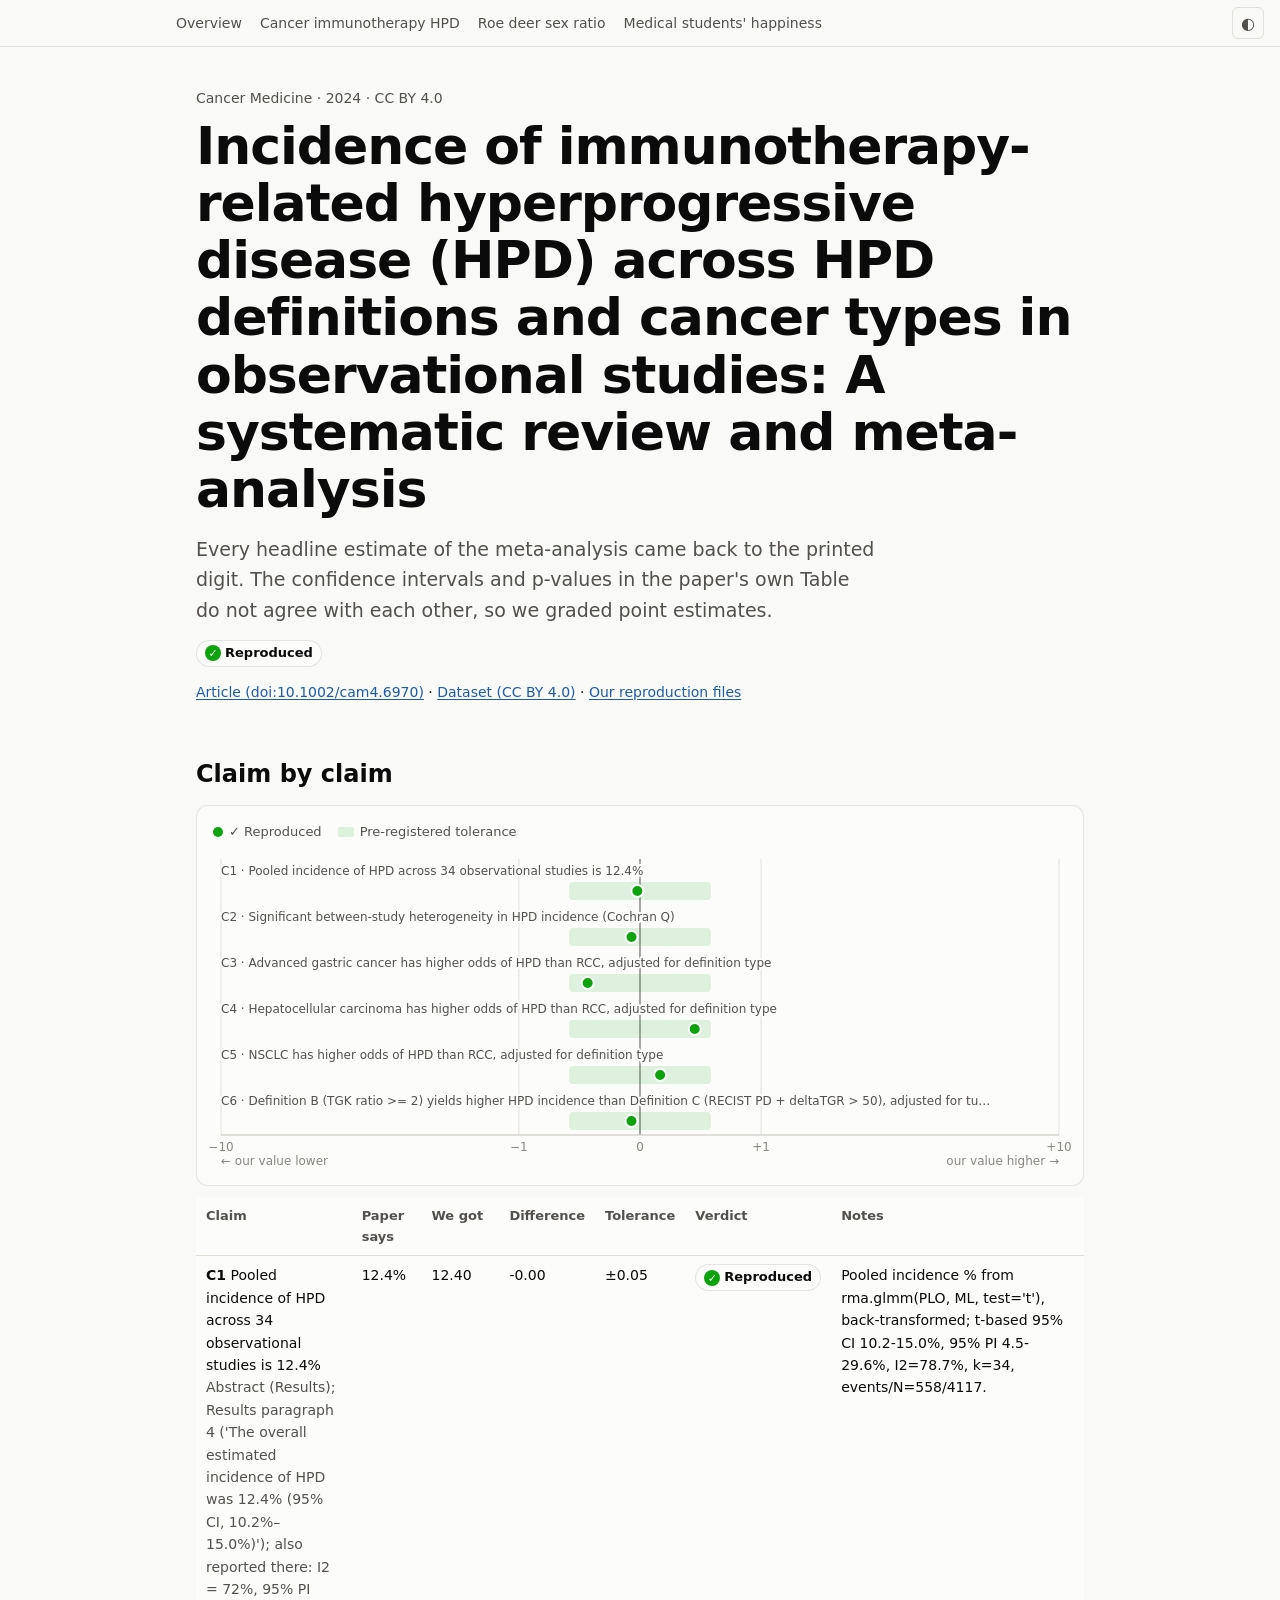
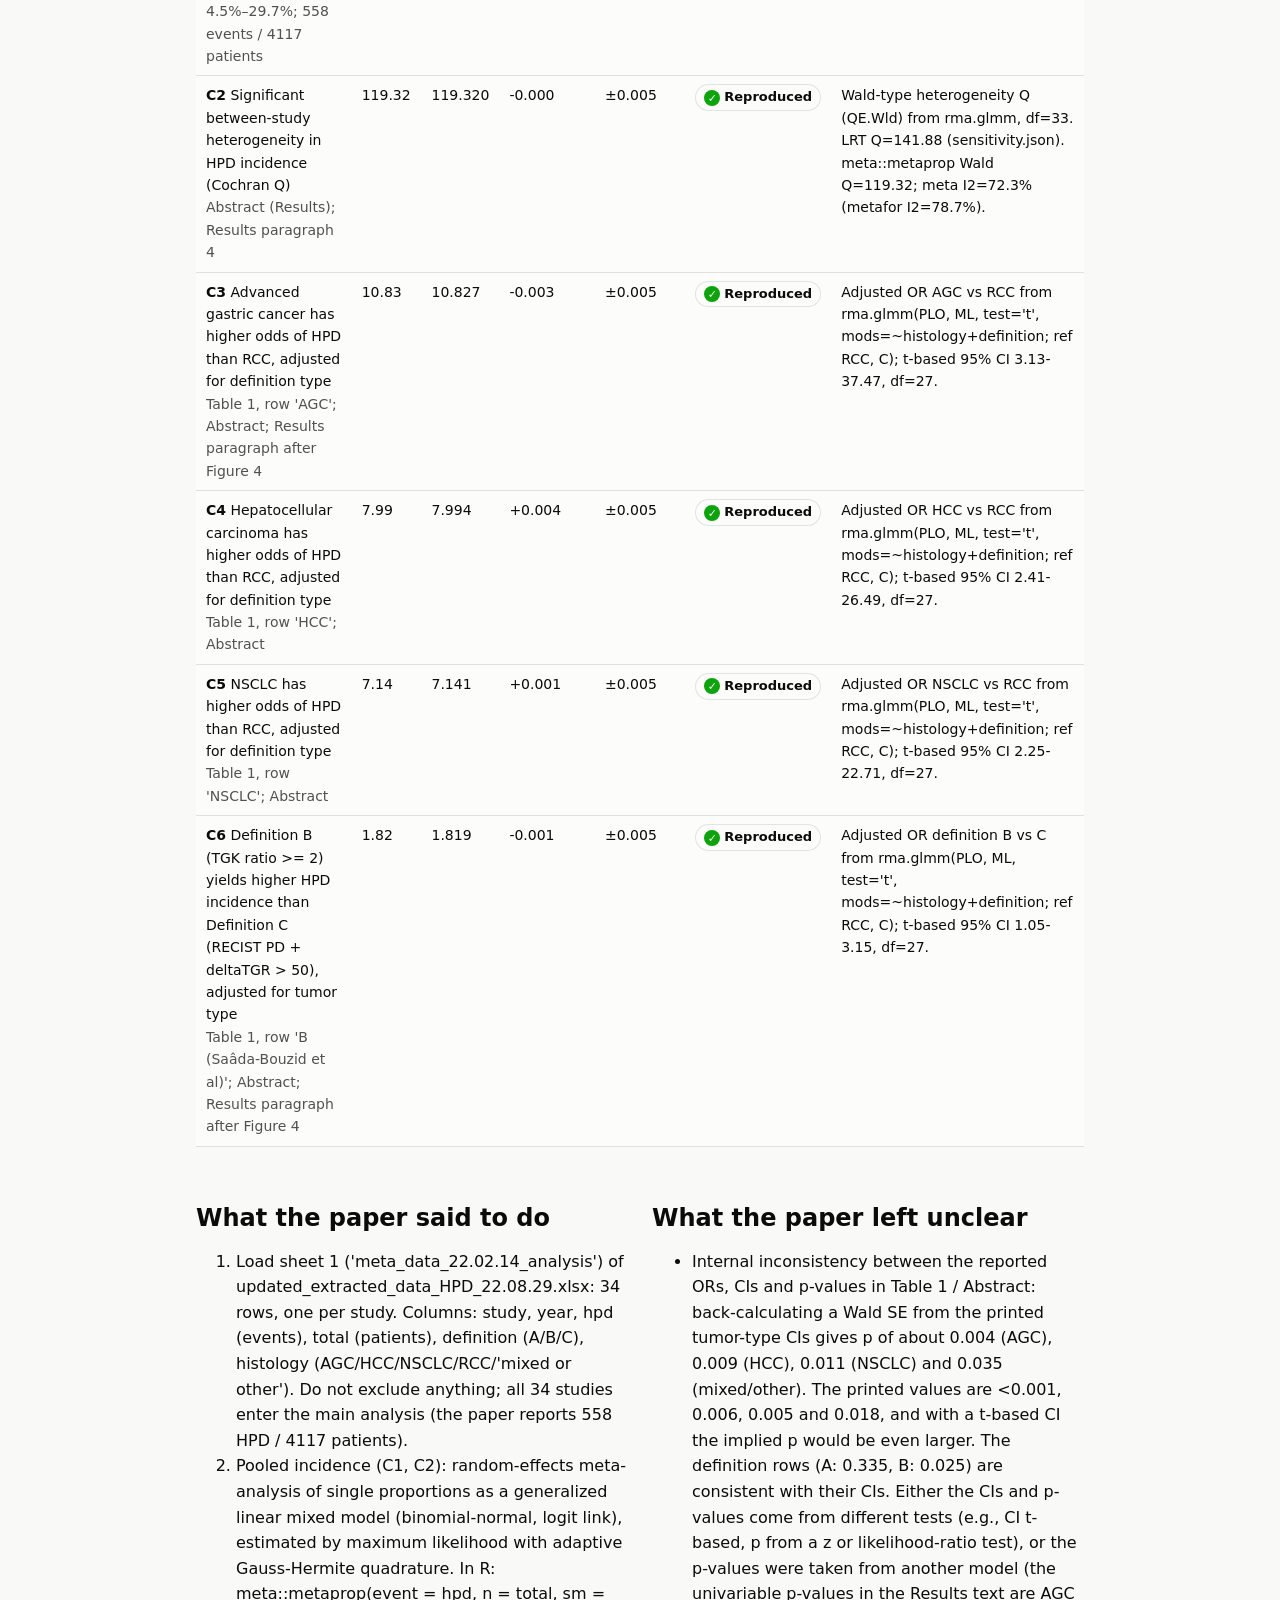
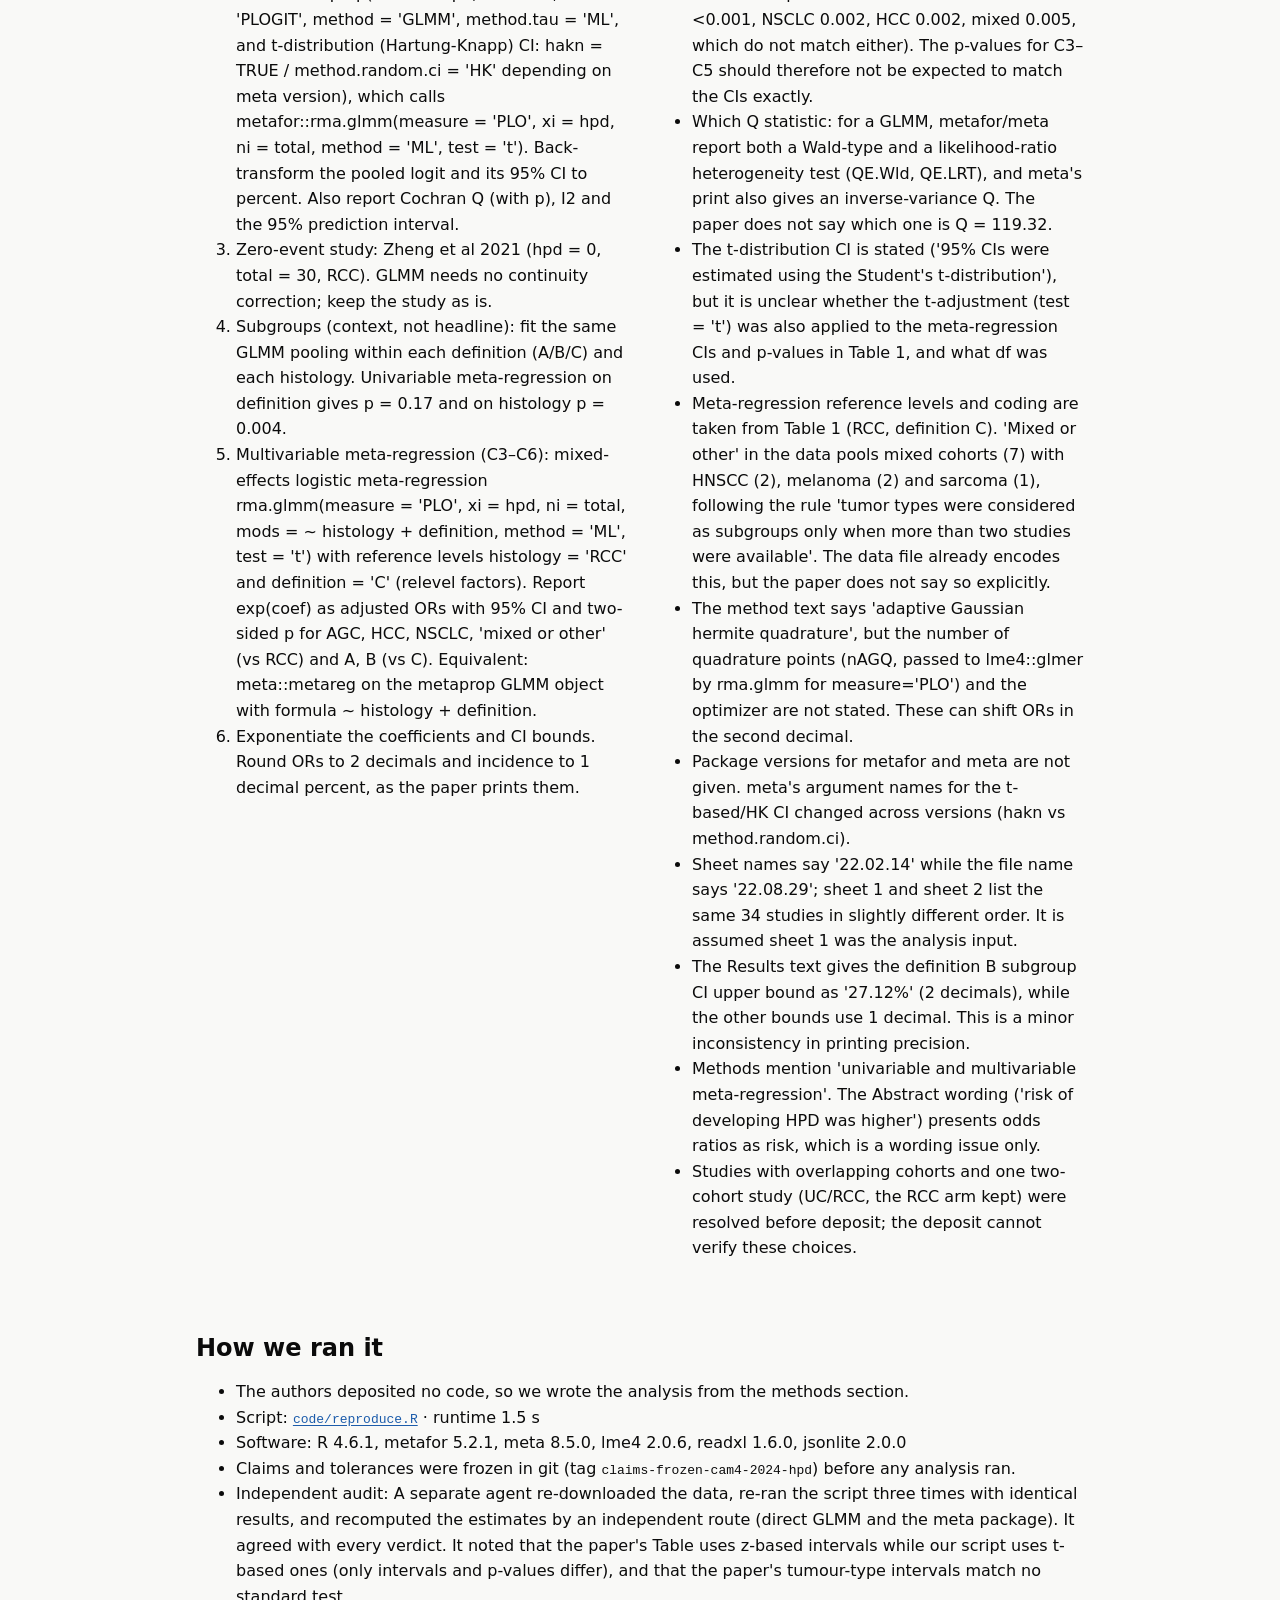
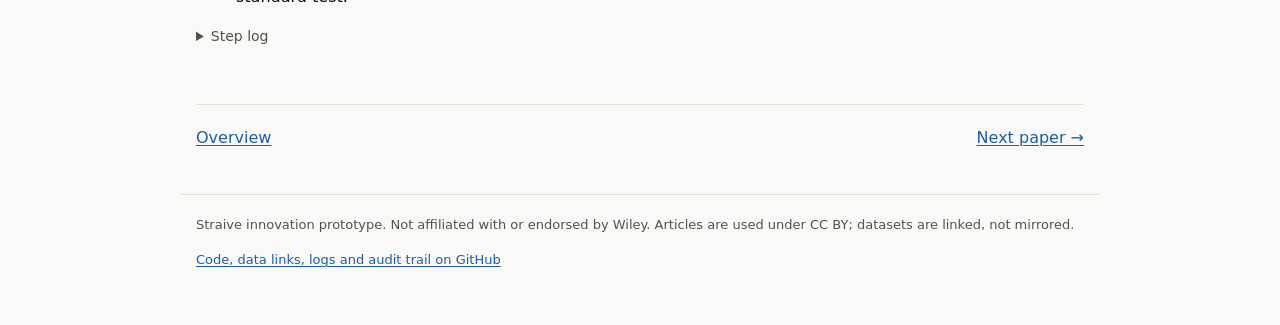
==== commit d05cd324: "Audit: cam4-2024-hpd (no overrides); audit notes and process limitation on site Co-Authored-By: Clau" ====
--- a/site/papers/cam4-2024-hpd.html
+++ b/site/papers/cam4-2024-hpd.html
@@ -36,7 +36,7 @@
 <li>Script: <a href="https://github.com/SujalPradhan/paper-reproducibility-engine/blob/main/papers/cam4-2024-hpd/code/reproduce.R"><code>code/reproduce.R</code></a> · runtime 1.5 s</li>
 <li>Software: R 4.6.1, metafor 5.2.1, meta 8.5.0, lme4 2.0.6, readxl 1.6.0, jsonlite 2.0.0</li>
 <li>Claims and tolerances were frozen in git (tag <code>claims-frozen-cam4-2024-hpd</code>) before any analysis ran.</li>
-
+<li>Independent audit: A separate agent re-downloaded the data, re-ran the script three times with identical results, and recomputed the estimates by an independent route (direct GLMM and the meta package). It agreed with every verdict. It noted that the paper&#x27;s Table uses z-based intervals while our script uses t-based ones (only intervals and p-values differ), and that the paper&#x27;s tumour-type intervals match no standard test.</li>
 </ul>
 <details><summary>Step log</summary><pre>2026-10-20T14:00:26 START reproduction of cam4-2024-hpd (Reproducer). Read claims.json, data/README.md, paper/fulltext.xml (Methods + Table 1), CLAIMS_SCHEMA.md.
 2026-10-20T14:00:26 CHECKSUM data/updated_extracted_data_HPD_22.08.29.xlsx sha256=6535d5b38afba2ea4473dea9abb29f00c819824f1ff2fa3cf56472da210b0f3a size=126259 -&gt; MATCHES README.
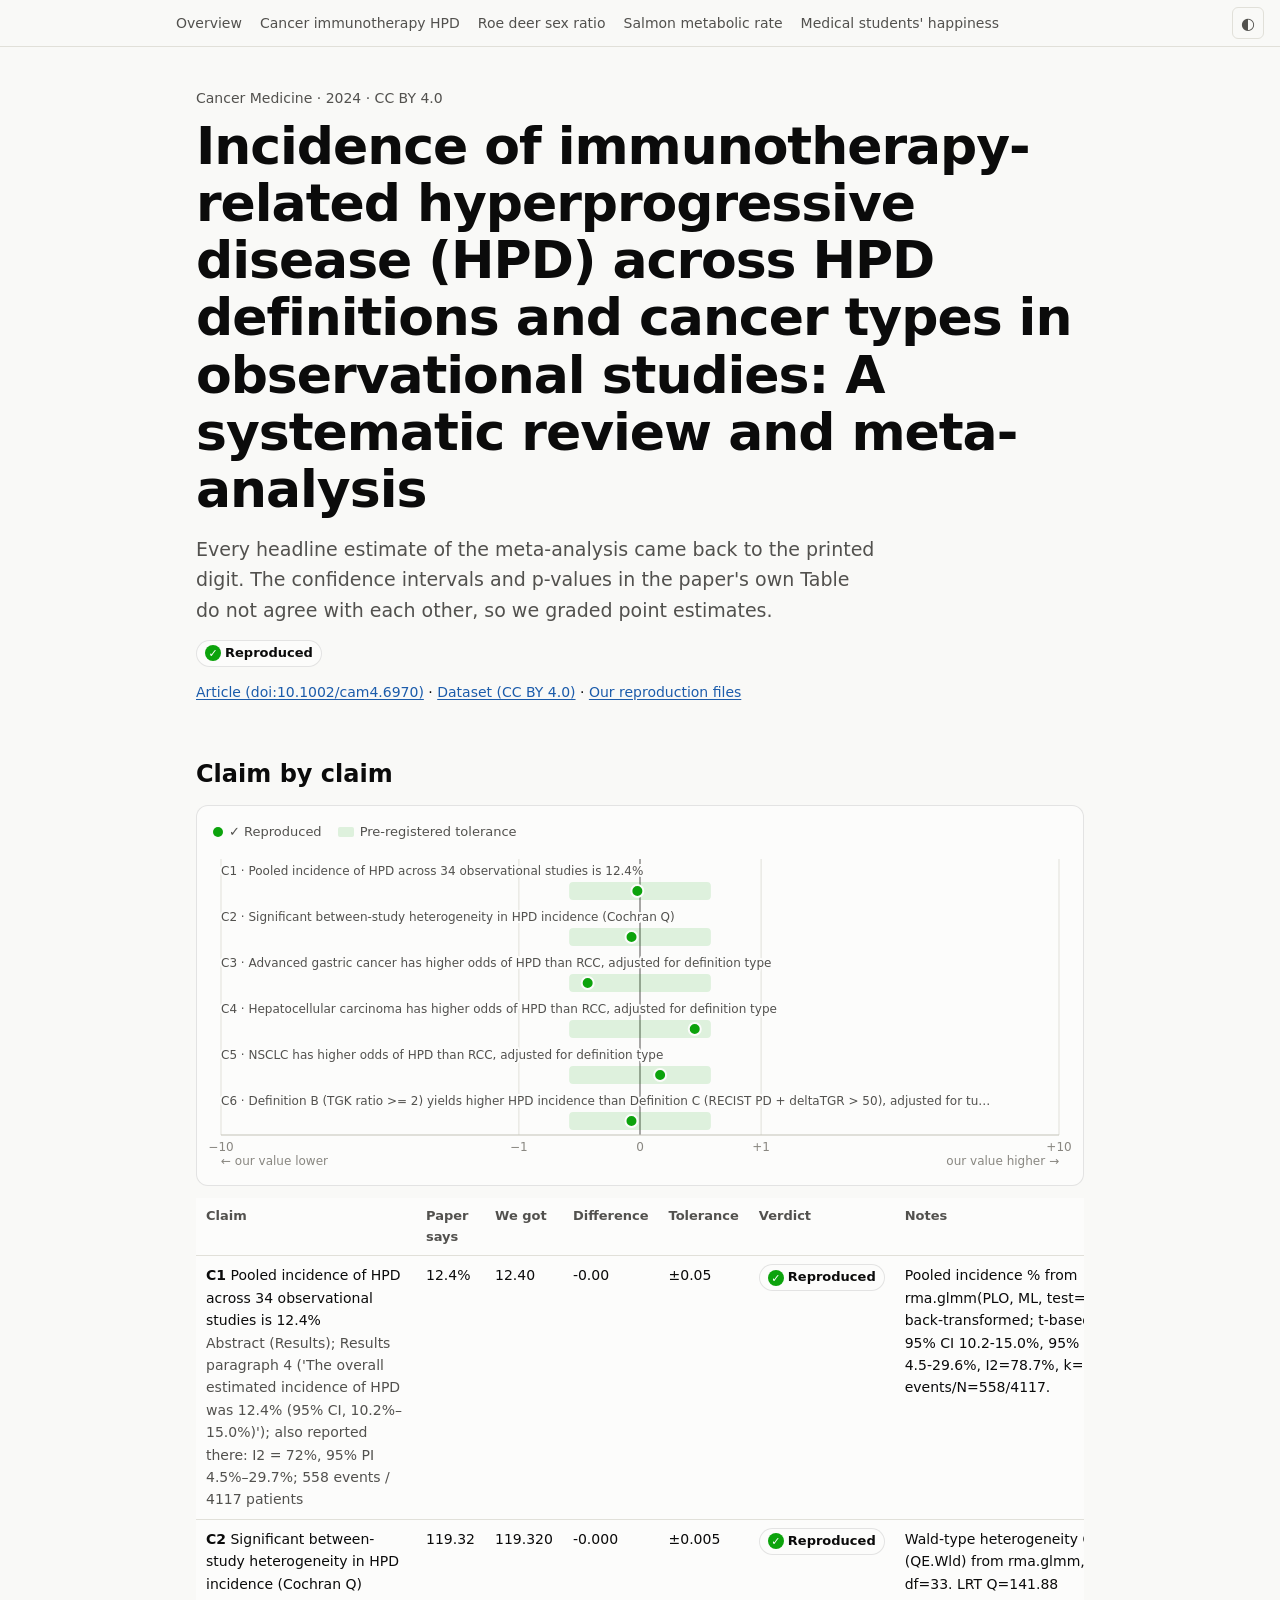
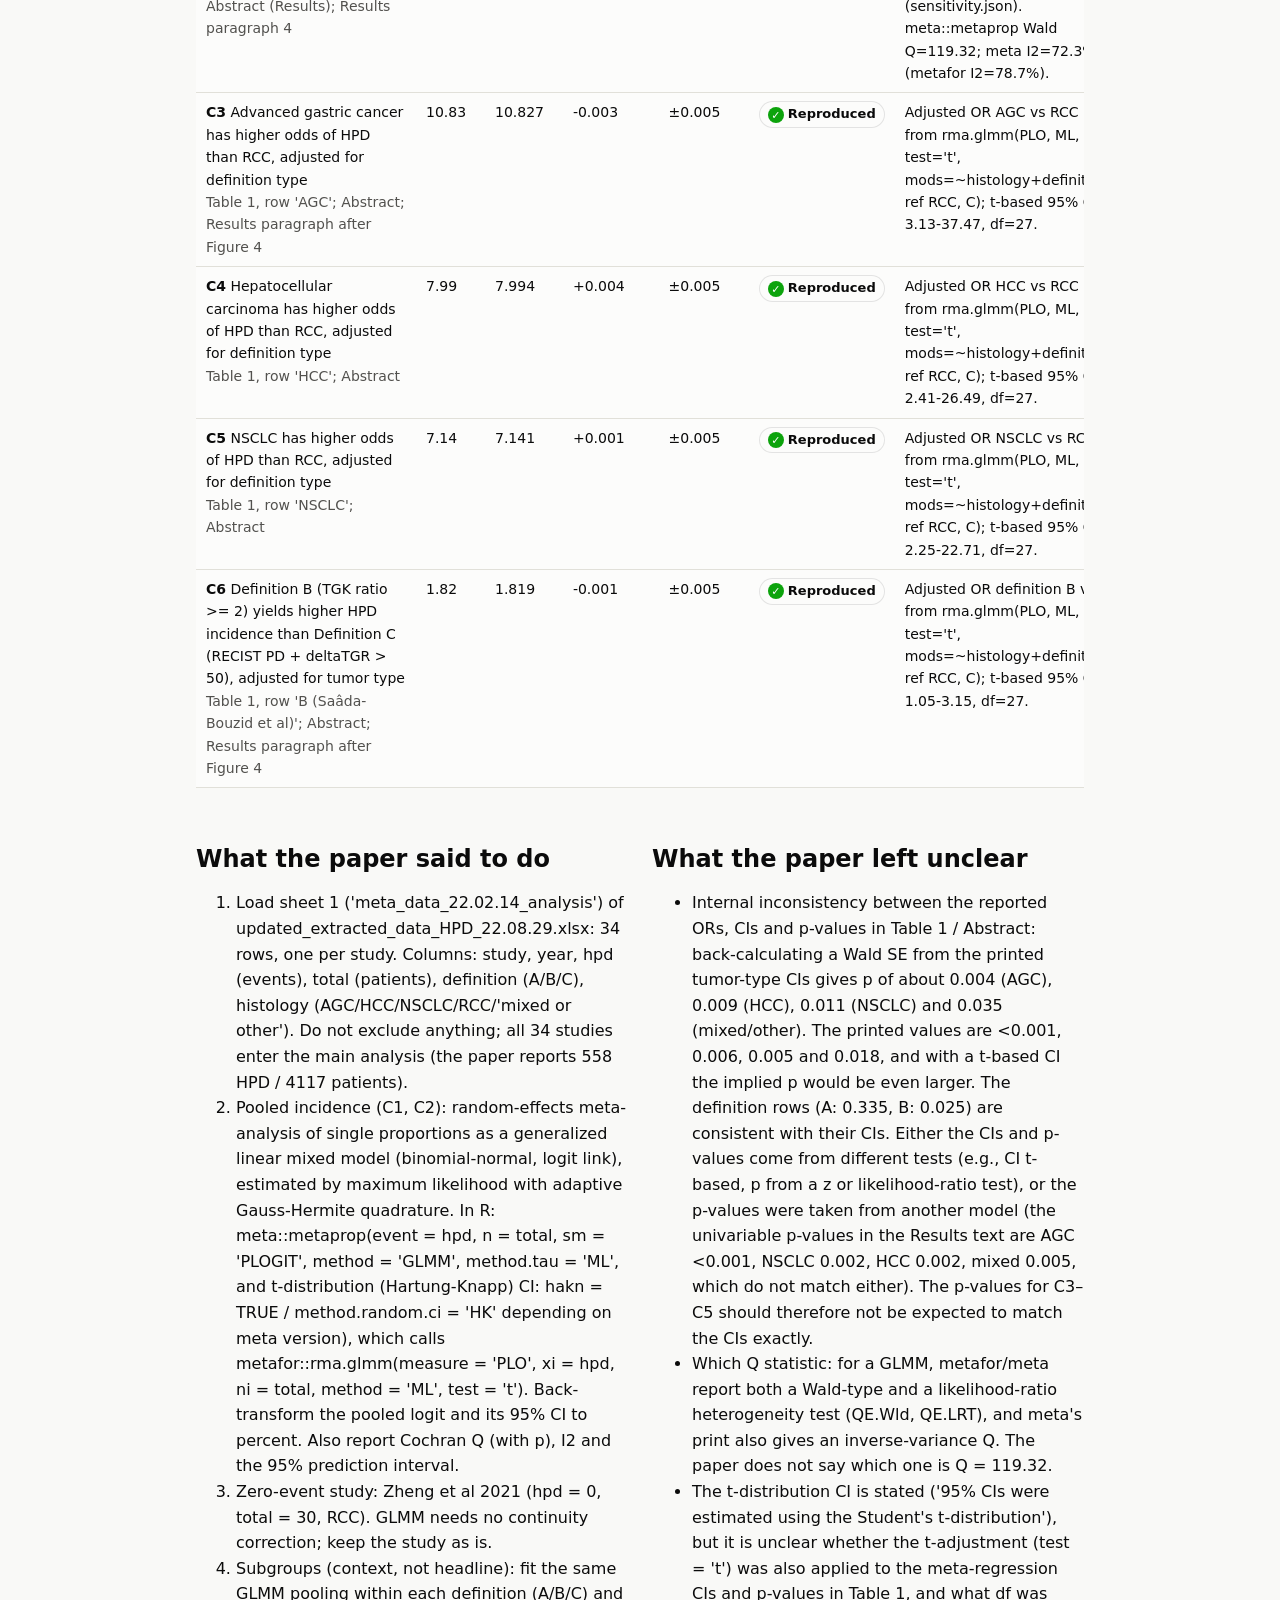
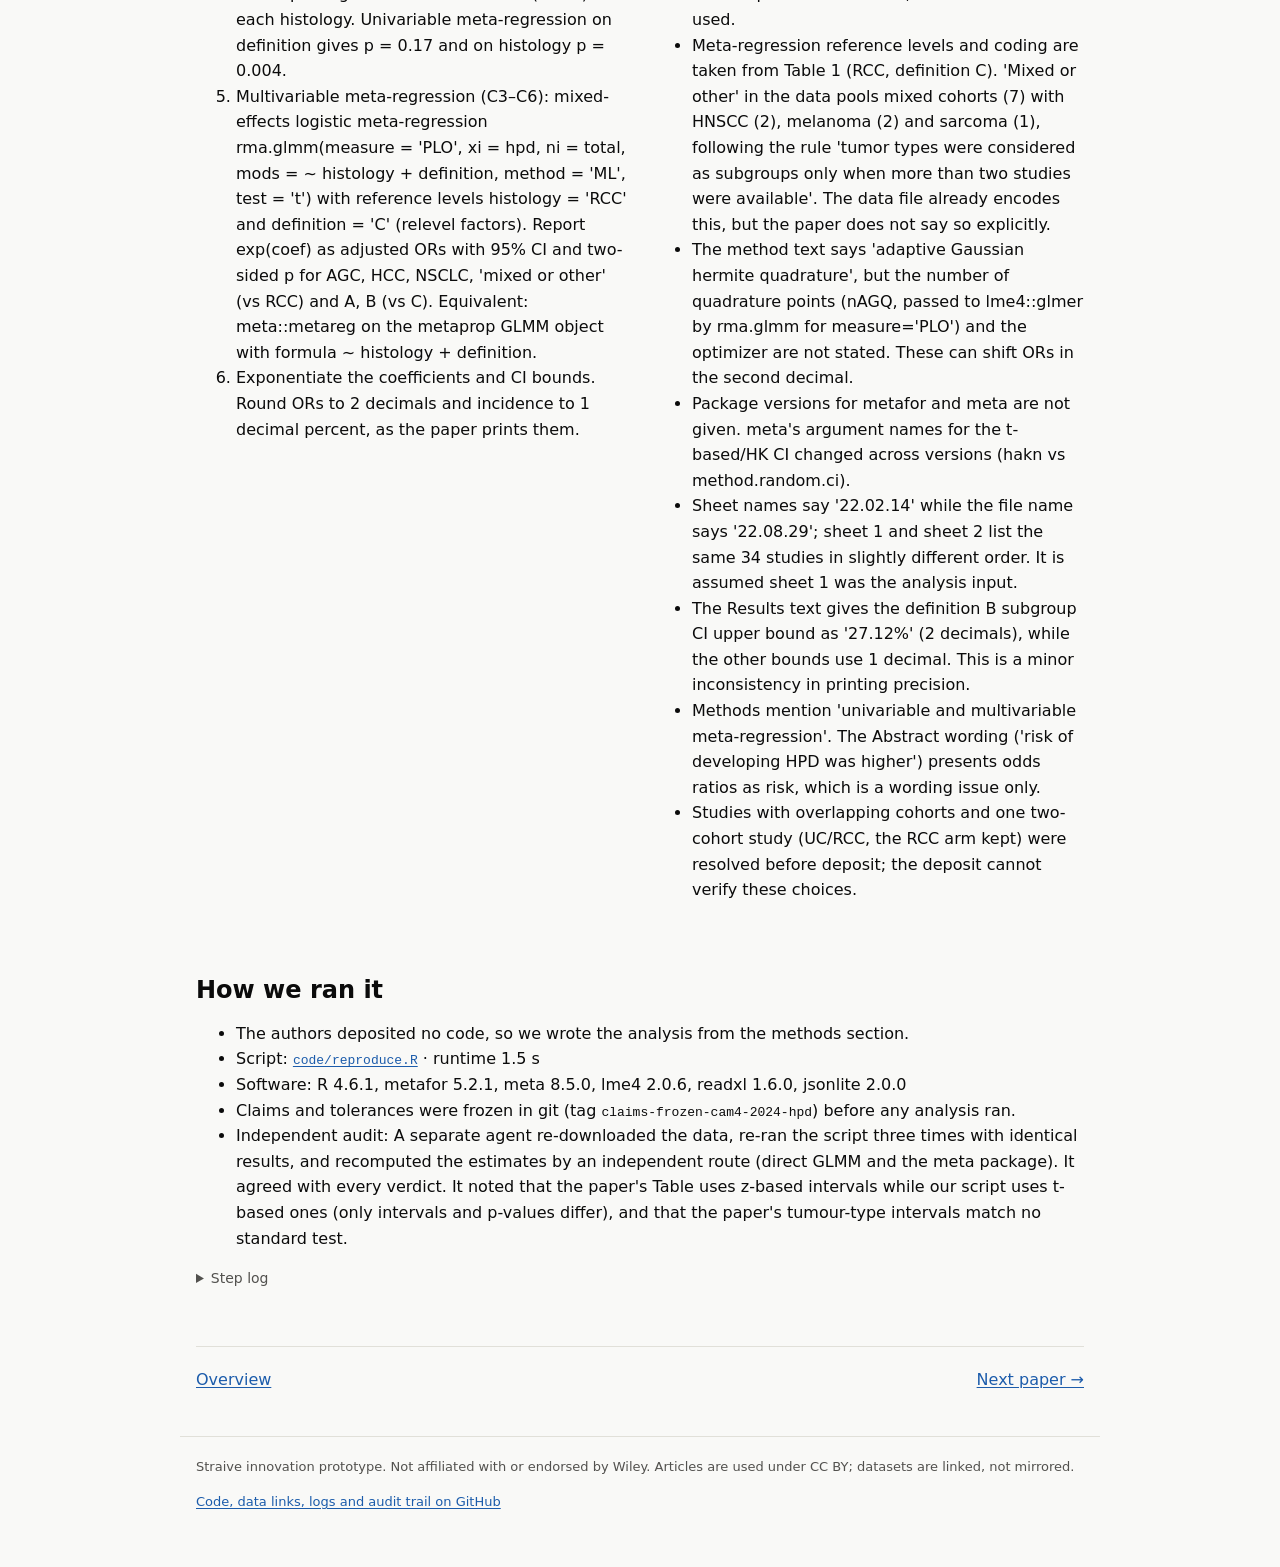
==== commit d8d4457f: "Site: fix phone-width overflow, table column widths Co-Authored-By: Claude Opus 5.5 <noreply@anthrop" ====
--- a/site/papers/cam4-2024-hpd.html
+++ b/site/papers/cam4-2024-hpd.html
@@ -9,7 +9,7 @@
 <script>try{var t=localStorage.getItem("theme");if(t)document.documentElement.dataset.theme=t}catch(e){}</script>
 </head>
 <body>
-<header class="topnav"><nav><a href="../index.html">Overview</a><a href="../papers/cam4-2024-hpd.html">Cancer immunotherapy HPD</a><a href="../papers/ee-2022-roedeer-sexratio.html">Roe deer sex ratio</a><a href="../papers/hsr-2023-ei-happiness.html">Medical students&#x27; happiness</a></nav>
+<header class="topnav"><nav><a href="../index.html">Overview</a><a href="../papers/cam4-2024-hpd.html">Cancer immunotherapy HPD</a><a href="../papers/ee-2022-roedeer-sexratio.html">Roe deer sex ratio</a><a href="../papers/ee-2021-salmon-smr.html">Salmon metabolic rate</a><a href="../papers/hsr-2023-ei-happiness.html">Medical students&#x27; happiness</a></nav>
 <button class="theme" type="button" aria-label="Toggle light or dark theme">◐</button></header>
 <main>
 
--- a/site/assets/style.css
+++ b/site/assets/style.css
@@ -78,7 +78,7 @@
 pre { background: var(--code-bg); padding: 12px; border-radius: 8px; overflow-x: auto; white-space: pre-wrap; word-break: break-word; }
 
 .topnav { position: sticky; top: 0; z-index: 5; background: var(--page); border-bottom: 1px solid var(--grid); display: flex; align-items: center; gap: 8px; padding: 0 16px; }
-.topnav nav { flex: 1; display: flex; gap: 18px; overflow-x: auto; padding: 12px 0; max-width: 888px; margin: 0 auto; }
+.topnav nav { flex: 1; min-width: 0; display: flex; gap: 18px; overflow-x: auto; padding: 12px 0; max-width: 888px; margin: 0 auto; }
 .topnav a { color: var(--ink-2); text-decoration: none; font-size: 14px; white-space: nowrap; }
 .topnav a:hover { color: var(--ink); }
 .theme { background: none; border: 1px solid var(--grid); color: var(--ink-2); border-radius: 6px; width: 32px; height: 32px; cursor: pointer; font-size: 16px; }
@@ -117,7 +117,7 @@
 .badge.na span { background: var(--na); }
 
 .table-wrap { overflow-x: auto; margin: 12px 0; }
-table { border-collapse: collapse; width: 100%; font-size: 14px; background: var(--surface); }
+table { border-collapse: collapse; width: 100%; min-width: 640px; font-size: 14px; background: var(--surface); }
 th, td { text-align: left; vertical-align: top; padding: 8px 10px; border-bottom: 1px solid var(--grid); }
 th { color: var(--ink-2); font-weight: 600; font-size: 13px; }
 td.num { font-variant-numeric: tabular-nums; white-space: nowrap; }
@@ -130,6 +130,10 @@
 .case-meta { font-style: italic; color: var(--ink-2); font-size: 13px; }
 .case span:last-child { color: var(--ink-2); font-size: 14px; }
 
+.two-col > div { min-width: 0; }
+.two-col li, .methods li, .footnotes li { overflow-wrap: anywhere; }
+td { overflow-wrap: break-word; }
+td:first-child { min-width: 220px; }
 .two-col { display: grid; grid-template-columns: repeat(auto-fit, minmax(280px, 1fr)); gap: 24px; }
 .rules { list-style: none; padding: 0; }
 .rules li { margin: 8px 0; }
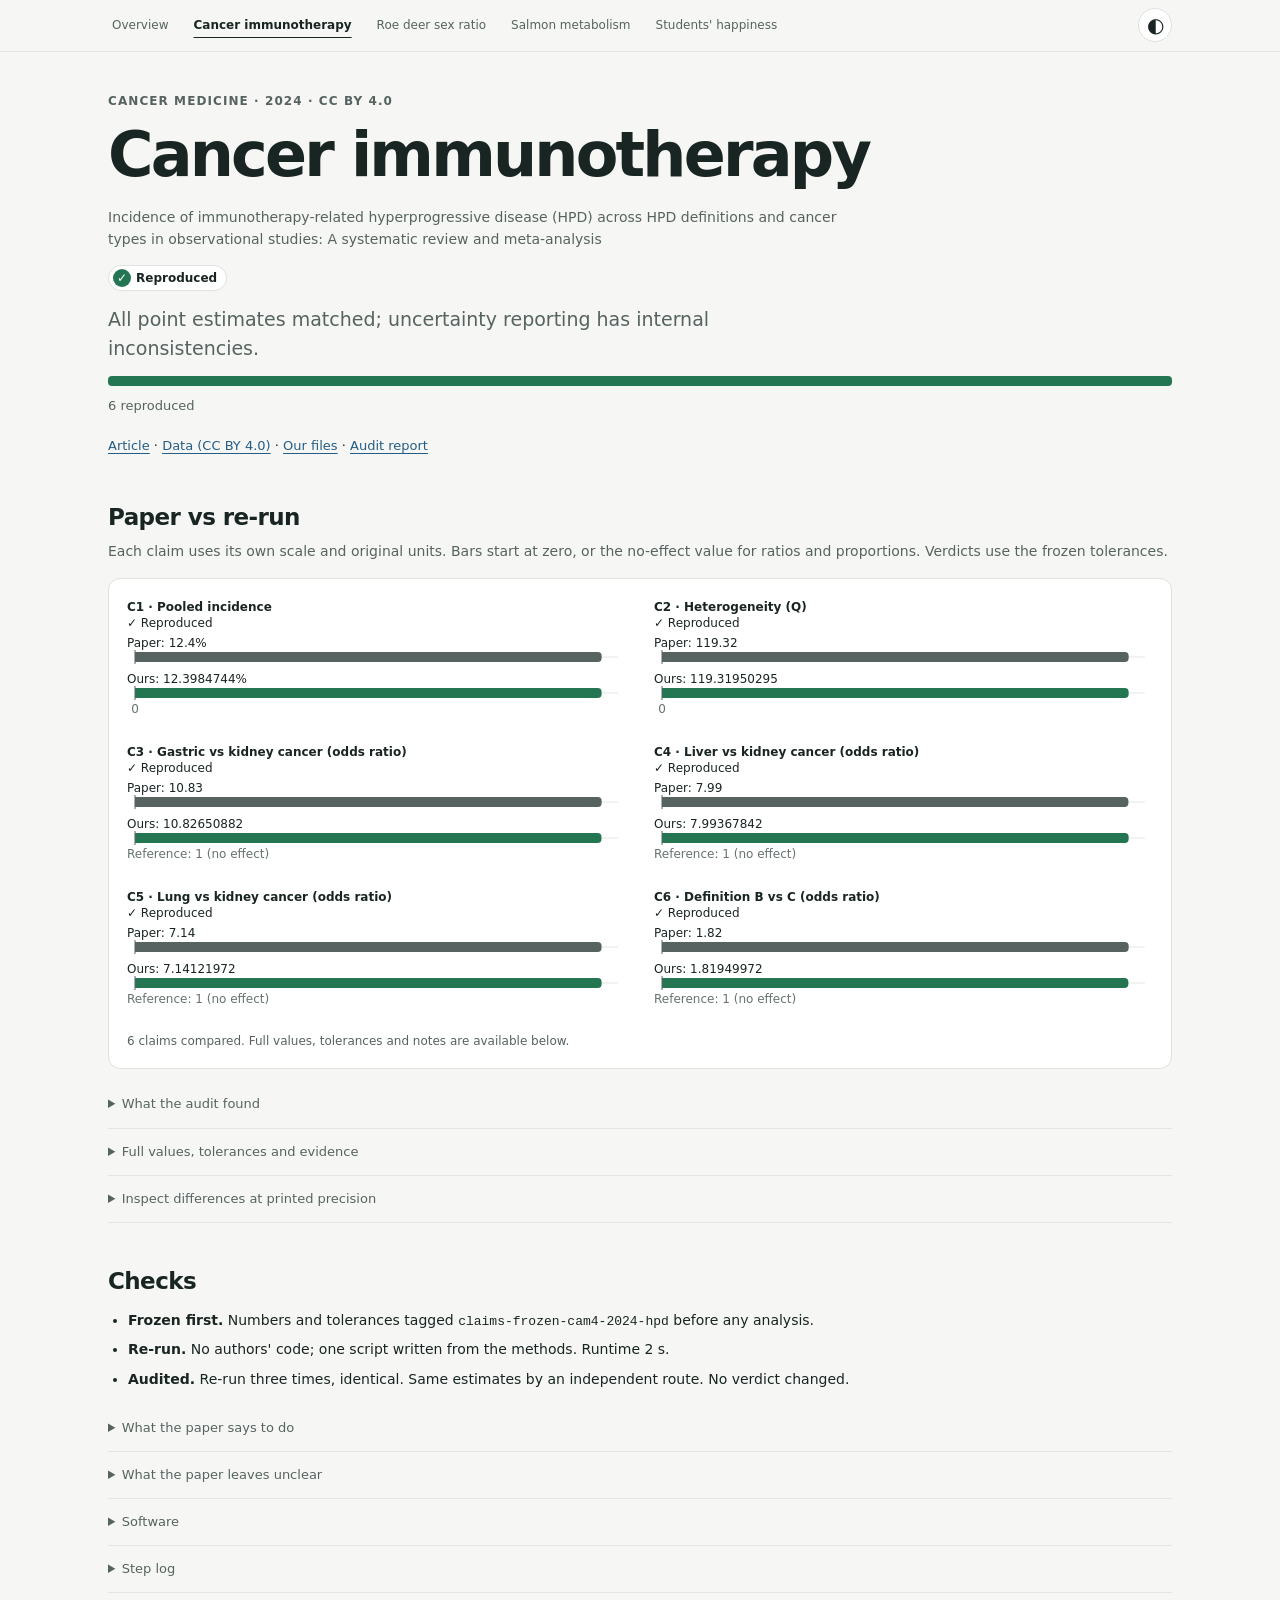
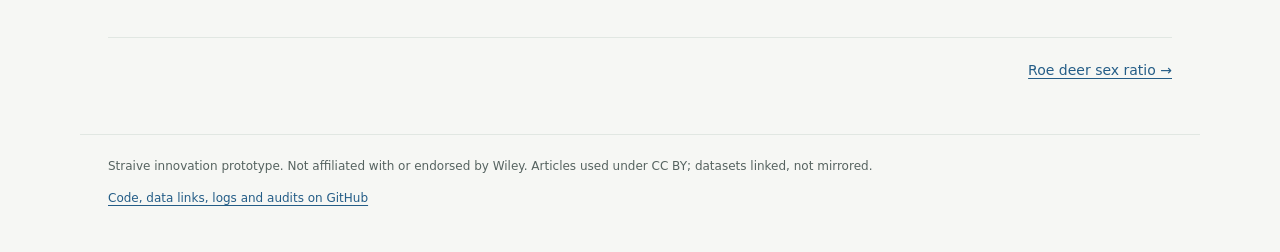
==== commit 21348433: "Simplify the data story with clear outcomes and claim charts" ====
--- a/site/papers/cam4-2024-hpd.html
+++ b/site/papers/cam4-2024-hpd.html
@@ -1,44 +1,52 @@
 <!doctype html>
-<html lang="en">
+<html lang="en" class="no-js">
 <head>
 <meta charset="utf-8">
 <meta name="viewport" content="width=device-width, initial-scale=1">
-<title>Cancer immunotherapy HPD · Reproduction</title>
+<title>Cancer immunotherapy · Reproduction</title>
 <meta name="description" content="Report card for Incidence of immunotherapy-related hyperprogressive disease (HPD) across HPD definitions and cancer types in observational studies: A systematic review and meta-analysis">
 <link rel="stylesheet" href="../assets/style.css">
-<script>try{var t=localStorage.getItem("theme");if(t)document.documentElement.dataset.theme=t}catch(e){}</script>
+<script>document.documentElement.classList.remove("no-js");try{var t=localStorage.getItem("theme");if(t)document.documentElement.dataset.theme=t}catch(e){}</script>
 </head>
 <body>
-<header class="topnav"><nav><a href="../index.html">Overview</a><a href="../papers/cam4-2024-hpd.html">Cancer immunotherapy HPD</a><a href="../papers/ee-2022-roedeer-sexratio.html">Roe deer sex ratio</a><a href="../papers/ee-2021-salmon-smr.html">Salmon metabolic rate</a><a href="../papers/hsr-2023-ei-happiness.html">Medical students&#x27; happiness</a></nav>
+<a class="skip" href="#main">Skip to content</a>
+<header class="topnav"><nav aria-label="Main"><a href="../index.html">Overview</a><a href="../papers/cam4-2024-hpd.html" aria-current="page">Cancer immunotherapy</a><a href="../papers/ee-2022-roedeer-sexratio.html">Roe deer sex ratio</a><a href="../papers/ee-2021-salmon-smr.html">Salmon metabolism</a><a href="../papers/hsr-2023-ei-happiness.html">Students&#x27; happiness</a></nav>
 <button class="theme" type="button" aria-label="Toggle light or dark theme">◐</button></header>
-<main>
+<main id="main">
 
 <section class="hero">
 <p class="kicker">Cancer Medicine · 2024 · CC BY 4.0</p>
-<h1>Incidence of immunotherapy-related hyperprogressive disease (HPD) across HPD definitions and cancer types in observational studies: A systematic review and meta-analysis</h1>
-<p class="lead">Every headline estimate of the meta-analysis came back to the printed digit. The confidence intervals and p-values in the paper&#x27;s own Table do not agree with each other, so we graded point estimates.</p>
+<h1>Cancer immunotherapy</h1>
+<p class="paper-title">Incidence of immunotherapy-related hyperprogressive disease (HPD) across HPD definitions and cancer types in observational studies: A systematic review and meta-analysis</p>
 <p><span class="badge good"><span aria-hidden="true">✓</span> Reproduced</span></p>
-<p class="links"><a href="https://doi.org/10.1002/cam4.6970">Article (doi:10.1002/cam4.6970)</a> · <a href="https://doi.org/10.6084/m9.figshare.22256557">Dataset (CC BY 4.0)</a> · <a href="https://github.com/SujalPradhan/paper-reproducibility-engine/tree/main/papers/cam4-2024-hpd">Our reproduction files</a></p>
+<p class="lead">All point estimates matched; uncertainty reporting has internal inconsistencies.</p>
+<div class="outcome-strip" aria-hidden="true"><span class="good" style="flex:6"></span></div>
+<p class="claim-counts">6 reproduced</p>
+<p class="links"><a href="https://doi.org/10.1002/cam4.6970">Article</a> · <a href="https://doi.org/10.6084/m9.figshare.22256557">Data (CC BY 4.0)</a> · <a href="https://github.com/SujalPradhan/paper-reproducibility-engine/tree/main/papers/cam4-2024-hpd">Our files</a> · <a href="https://github.com/SujalPradhan/paper-reproducibility-engine/blob/main/papers/cam4-2024-hpd/audit.md">Audit report</a></p>
 </section>
 <section>
-<h2>Claim by claim</h2>
-<figure class="chart" data-chart="deviation" data-paper="cam4-2024-hpd" aria-label="Deviation of each reproduced value from the paper's value"></figure>
-<div class="table-wrap"><table><tr><th>Claim</th><th>Paper says</th><th>We got</th><th>Difference</th><th>Tolerance</th><th>Verdict</th><th>Notes</th></tr><tr><td><b>C1</b> Pooled incidence of HPD across 34 observational studies is 12.4%<div class=muted>Abstract (Results); Results paragraph 4 (&#x27;The overall estimated incidence of HPD was 12.4% (95% CI, 10.2%–15.0%)&#x27;); also reported there: I2 = 72%, 95% PI 4.5%–29.7%; 558 events / 4117 patients</div></td><td class=num>12.4%</td><td class=num>12.40</td><td class=num>-0.00</td><td class=num>±0.05</td><td><span class="badge good"><span aria-hidden="true">✓</span> Reproduced</span></td><td>Pooled incidence % from rma.glmm(PLO, ML, test=&#x27;t&#x27;), back-transformed; t-based 95% CI 10.2-15.0%, 95% PI 4.5-29.6%, I2=78.7%, k=34, events/N=558/4117.</td></tr><tr><td><b>C2</b> Significant between-study heterogeneity in HPD incidence (Cochran Q)<div class=muted>Abstract (Results); Results paragraph 4</div></td><td class=num>119.32</td><td class=num>119.320</td><td class=num>-0.000</td><td class=num>±0.005</td><td><span class="badge good"><span aria-hidden="true">✓</span> Reproduced</span></td><td>Wald-type heterogeneity Q (QE.Wld) from rma.glmm, df=33. LRT Q=141.88 (sensitivity.json). meta::metaprop Wald Q=119.32; meta I2=72.3% (metafor I2=78.7%).</td></tr><tr><td><b>C3</b> Advanced gastric cancer has higher odds of HPD than RCC, adjusted for definition type<div class=muted>Table 1, row &#x27;AGC&#x27;; Abstract; Results paragraph after Figure 4</div></td><td class=num>10.83</td><td class=num>10.827</td><td class=num>-0.003</td><td class=num>±0.005</td><td><span class="badge good"><span aria-hidden="true">✓</span> Reproduced</span></td><td>Adjusted OR AGC vs RCC from rma.glmm(PLO, ML, test=&#x27;t&#x27;, mods=~histology+definition; ref RCC, C); t-based 95% CI 3.13-37.47, df=27.</td></tr><tr><td><b>C4</b> Hepatocellular carcinoma has higher odds of HPD than RCC, adjusted for definition type<div class=muted>Table 1, row &#x27;HCC&#x27;; Abstract</div></td><td class=num>7.99</td><td class=num>7.994</td><td class=num>+0.004</td><td class=num>±0.005</td><td><span class="badge good"><span aria-hidden="true">✓</span> Reproduced</span></td><td>Adjusted OR HCC vs RCC from rma.glmm(PLO, ML, test=&#x27;t&#x27;, mods=~histology+definition; ref RCC, C); t-based 95% CI 2.41-26.49, df=27.</td></tr><tr><td><b>C5</b> NSCLC has higher odds of HPD than RCC, adjusted for definition type<div class=muted>Table 1, row &#x27;NSCLC&#x27;; Abstract</div></td><td class=num>7.14</td><td class=num>7.141</td><td class=num>+0.001</td><td class=num>±0.005</td><td><span class="badge good"><span aria-hidden="true">✓</span> Reproduced</span></td><td>Adjusted OR NSCLC vs RCC from rma.glmm(PLO, ML, test=&#x27;t&#x27;, mods=~histology+definition; ref RCC, C); t-based 95% CI 2.25-22.71, df=27.</td></tr><tr><td><b>C6</b> Definition B (TGK ratio &gt;= 2) yields higher HPD incidence than Definition C (RECIST PD + deltaTGR &gt; 50), adjusted for tumor type<div class=muted>Table 1, row &#x27;B (Saâda-Bouzid et al)&#x27;; Abstract; Results paragraph after Figure 4</div></td><td class=num>1.82</td><td class=num>1.819</td><td class=num>-0.001</td><td class=num>±0.005</td><td><span class="badge good"><span aria-hidden="true">✓</span> Reproduced</span></td><td>Adjusted OR definition B vs C from rma.glmm(PLO, ML, test=&#x27;t&#x27;, mods=~histology+definition; ref RCC, C); t-based 95% CI 1.05-3.15, df=27.</td></tr></table></div>
-</section>
-<section class="two-col">
-<div><h2>What the paper said to do</h2><ol><li>Load sheet 1 (&#x27;meta_data_22.02.14_analysis&#x27;) of updated_extracted_data_HPD_22.08.29.xlsx: 34 rows, one per study. Columns: study, year, hpd (events), total (patients), definition (A/B/C), histology (AGC/HCC/NSCLC/RCC/&#x27;mixed or other&#x27;). Do not exclude anything; all 34 studies enter the main analysis (the paper reports 558 HPD / 4117 patients).</li><li>Pooled incidence (C1, C2): random-effects meta-analysis of single proportions as a generalized linear mixed model (binomial-normal, logit link), estimated by maximum likelihood with adaptive Gauss-Hermite quadrature. In R: meta::metaprop(event = hpd, n = total, sm = &#x27;PLOGIT&#x27;, method = &#x27;GLMM&#x27;, method.tau = &#x27;ML&#x27;, and t-distribution (Hartung-Knapp) CI: hakn = TRUE / method.random.ci = &#x27;HK&#x27; depending on meta version), which calls metafor::rma.glmm(measure = &#x27;PLO&#x27;, xi = hpd, ni = total, method = &#x27;ML&#x27;, test = &#x27;t&#x27;). Back-transform the pooled logit and its 95% CI to percent. Also report Cochran Q (with p), I2 and the 95% prediction interval.</li><li>Zero-event study: Zheng et al 2021 (hpd = 0, total = 30, RCC). GLMM needs no continuity correction; keep the study as is.</li><li>Subgroups (context, not headline): fit the same GLMM pooling within each definition (A/B/C) and each histology. Univariable meta-regression on definition gives p = 0.17 and on histology p = 0.004.</li><li>Multivariable meta-regression (C3–C6): mixed-effects logistic meta-regression rma.glmm(measure = &#x27;PLO&#x27;, xi = hpd, ni = total, mods = ~ histology + definition, method = &#x27;ML&#x27;, test = &#x27;t&#x27;) with reference levels histology = &#x27;RCC&#x27; and definition = &#x27;C&#x27; (relevel factors). Report exp(coef) as adjusted ORs with 95% CI and two-sided p for AGC, HCC, NSCLC, &#x27;mixed or other&#x27; (vs RCC) and A, B (vs C). Equivalent: meta::metareg on the metaprop GLMM object with formula ~ histology + definition.</li><li>Exponentiate the coefficients and CI bounds. Round ORs to 2 decimals and incidence to 1 decimal percent, as the paper prints them.</li></ol></div>
-<div><h2>What the paper left unclear</h2><ul><li>Internal inconsistency between the reported ORs, CIs and p-values in Table 1 / Abstract: back-calculating a Wald SE from the printed tumor-type CIs gives p of about 0.004 (AGC), 0.009 (HCC), 0.011 (NSCLC) and 0.035 (mixed/other). The printed values are &lt;0.001, 0.006, 0.005 and 0.018, and with a t-based CI the implied p would be even larger. The definition rows (A: 0.335, B: 0.025) are consistent with their CIs. Either the CIs and p-values come from different tests (e.g., CI t-based, p from a z or likelihood-ratio test), or the p-values were taken from another model (the univariable p-values in the Results text are AGC &lt;0.001, NSCLC 0.002, HCC 0.002, mixed 0.005, which do not match either). The p-values for C3–C5 should therefore not be expected to match the CIs exactly.</li><li>Which Q statistic: for a GLMM, metafor/meta report both a Wald-type and a likelihood-ratio heterogeneity test (QE.Wld, QE.LRT), and meta&#x27;s print also gives an inverse-variance Q. The paper does not say which one is Q = 119.32.</li><li>The t-distribution CI is stated (&#x27;95% CIs were estimated using the Student&#x27;s t-distribution&#x27;), but it is unclear whether the t-adjustment (test = &#x27;t&#x27;) was also applied to the meta-regression CIs and p-values in Table 1, and what df was used.</li><li>Meta-regression reference levels and coding are taken from Table 1 (RCC, definition C). &#x27;Mixed or other&#x27; in the data pools mixed cohorts (7) with HNSCC (2), melanoma (2) and sarcoma (1), following the rule &#x27;tumor types were considered as subgroups only when more than two studies were available&#x27;. The data file already encodes this, but the paper does not say so explicitly.</li><li>The method text says &#x27;adaptive Gaussian hermite quadrature&#x27;, but the number of quadrature points (nAGQ, passed to lme4::glmer by rma.glmm for measure=&#x27;PLO&#x27;) and the optimizer are not stated. These can shift ORs in the second decimal.</li><li>Package versions for metafor and meta are not given. meta&#x27;s argument names for the t-based/HK CI changed across versions (hakn vs method.random.ci).</li><li>Sheet names say &#x27;22.02.14&#x27; while the file name says &#x27;22.08.29&#x27;; sheet 1 and sheet 2 list the same 34 studies in slightly different order. It is assumed sheet 1 was the analysis input.</li><li>The Results text gives the definition B subgroup CI upper bound as &#x27;27.12%&#x27; (2 decimals), while the other bounds use 1 decimal. This is a minor inconsistency in printing precision.</li><li>Methods mention &#x27;univariable and multivariable meta-regression&#x27;. The Abstract wording (&#x27;risk of developing HPD was higher&#x27;) presents odds ratios as risk, which is a wording issue only.</li><li>Studies with overlapping cohorts and one two-cohort study (UC/RCC, the RCC arm kept) were resolved before deposit; the deposit cannot verify these choices.</li></ul></div>
+<h2>Paper vs re-run</h2>
+<p class="sub">Each claim uses its own scale and original units. Bars start at zero, or the no-effect value for ratios and proportions. Verdicts use the frozen tolerances.</p>
+<figure class="chart comparison" data-chart="comparison" data-paper="cam4-2024-hpd" aria-label="Original paper values compared with re-run values">
+<figcaption>6 claims compared. Full values, tolerances and notes are available below.</figcaption></figure>
+<details class="more"><summary>What the audit found</summary><p>Every graded point estimate met its frozen tolerance. The paper’s table contains confidence intervals that do not fit its p-values; the verdict applies to the point estimates, not that uncertainty reporting.</p></details>
+<details class="more evidence"><summary>Full values, tolerances and evidence</summary>
+<div class="table-wrap"><table><caption>Unrounded re-run values and original printed claims</caption><thead><tr><th scope="col">Claim</th><th scope="col">Paper</th><th scope="col">Re-run</th><th scope="col">Tolerance</th><th scope="col">Verdict</th><th scope="col">Evidence</th></tr></thead><tbody><tr><th scope="row"><b>Pooled incidence</b><div class="muted">C1</div></th><td class="num">12.4%</td><td class="num">12.3984744</td><td class="num">±0.05</td><td><span class="badge good"><span aria-hidden="true">✓</span> Reproduced</span></td><td>Pooled incidence % from rma.glmm(PLO, ML, test=&#x27;t&#x27;), back-transformed; t-based 95% CI 10.2-15.0%, 95% PI 4.5-29.6%, I2=78.7%, k=34, events/N=558/4117.<div class="muted">Abstract (Results); Results paragraph 4 (&#x27;The overall estimated incidence of HPD was 12.4% (95% CI, 10.2%–15.0%)&#x27;); also reported there: I2 = 72%, 95% PI 4.5%–29.7%; 558 events / 4117 patients</div></td></tr><tr><th scope="row"><b>Heterogeneity (Q)</b><div class="muted">C2</div></th><td class="num">119.32</td><td class="num">119.31950295</td><td class="num">±0.005</td><td><span class="badge good"><span aria-hidden="true">✓</span> Reproduced</span></td><td>Wald-type heterogeneity Q (QE.Wld) from rma.glmm, df=33. LRT Q=141.88 (sensitivity.json). meta::metaprop Wald Q=119.32; meta I2=72.3% (metafor I2=78.7%).<div class="muted">Abstract (Results); Results paragraph 4</div></td></tr><tr><th scope="row"><b>Gastric vs kidney cancer (odds ratio)</b><div class="muted">C3</div></th><td class="num">10.83</td><td class="num">10.82650882</td><td class="num">±0.005</td><td><span class="badge good"><span aria-hidden="true">✓</span> Reproduced</span></td><td>Adjusted OR AGC vs RCC from rma.glmm(PLO, ML, test=&#x27;t&#x27;, mods=~histology+definition; ref RCC, C); t-based 95% CI 3.13-37.47, df=27.<div class="muted">Table 1, row &#x27;AGC&#x27;; Abstract; Results paragraph after Figure 4</div></td></tr><tr><th scope="row"><b>Liver vs kidney cancer (odds ratio)</b><div class="muted">C4</div></th><td class="num">7.99</td><td class="num">7.99367842</td><td class="num">±0.005</td><td><span class="badge good"><span aria-hidden="true">✓</span> Reproduced</span></td><td>Adjusted OR HCC vs RCC from rma.glmm(PLO, ML, test=&#x27;t&#x27;, mods=~histology+definition; ref RCC, C); t-based 95% CI 2.41-26.49, df=27.<div class="muted">Table 1, row &#x27;HCC&#x27;; Abstract</div></td></tr><tr><th scope="row"><b>Lung vs kidney cancer (odds ratio)</b><div class="muted">C5</div></th><td class="num">7.14</td><td class="num">7.14121972</td><td class="num">±0.005</td><td><span class="badge good"><span aria-hidden="true">✓</span> Reproduced</span></td><td>Adjusted OR NSCLC vs RCC from rma.glmm(PLO, ML, test=&#x27;t&#x27;, mods=~histology+definition; ref RCC, C); t-based 95% CI 2.25-22.71, df=27.<div class="muted">Table 1, row &#x27;NSCLC&#x27;; Abstract</div></td></tr><tr><th scope="row"><b>Definition B vs C (odds ratio)</b><div class="muted">C6</div></th><td class="num">1.82</td><td class="num">1.81949972</td><td class="num">±0.005</td><td><span class="badge good"><span aria-hidden="true">✓</span> Reproduced</span></td><td>Adjusted OR definition B vs C from rma.glmm(PLO, ML, test=&#x27;t&#x27;, mods=~histology+definition; ref RCC, C); t-based 95% CI 1.05-3.15, df=27.<div class="muted">Table 1, row &#x27;B (Saâda-Bouzid et al)&#x27;; Abstract; Results paragraph after Figure 4</div></td></tr></tbody></table></div></details>
+<details class="more" data-render-on-open><summary>Inspect differences at printed precision</summary>
+<p class="sub">Distance from the paper’s value in last-printed-digit units. The signed logarithmic scale compresses large differences; bands show the frozen tolerances.</p>
+<figure class="chart" data-chart="claims" data-paper="cam4-2024-hpd" aria-label="Claim differences in last-printed-digit units"></figure></details>
 </section>
 <section>
-<h2>How we ran it</h2>
-<ul>
-<li>The authors deposited no code, so we wrote the analysis from the methods section.</li>
-<li>Script: <a href="https://github.com/SujalPradhan/paper-reproducibility-engine/blob/main/papers/cam4-2024-hpd/code/reproduce.R"><code>code/reproduce.R</code></a> · runtime 1.5 s</li>
-<li>Software: R 4.6.1, metafor 5.2.1, meta 8.5.0, lme4 2.0.6, readxl 1.6.0, jsonlite 2.0.0</li>
-<li>Claims and tolerances were frozen in git (tag <code>claims-frozen-cam4-2024-hpd</code>) before any analysis ran.</li>
-<li>Independent audit: A separate agent re-downloaded the data, re-ran the script three times with identical results, and recomputed the estimates by an independent route (direct GLMM and the meta package). It agreed with every verdict. It noted that the paper&#x27;s Table uses z-based intervals while our script uses t-based ones (only intervals and p-values differ), and that the paper&#x27;s tumour-type intervals match no standard test.</li>
+<h2>Checks</h2>
+<ul class="checks">
+<li><b>Frozen first.</b> Numbers and tolerances tagged <code>claims-frozen-cam4-2024-hpd</code> before any analysis.</li>
+<li><b>Re-run.</b> No authors&#x27; code; one script written from the methods. Runtime 2 s.</li>
+<li><b>Audited.</b> Re-run three times, identical. Same estimates by an independent route. No verdict changed.</li>
 </ul>
-<details><summary>Step log</summary><pre>2026-10-20T14:00:26 START reproduction of cam4-2024-hpd (Reproducer). Read claims.json, data/README.md, paper/fulltext.xml (Methods + Table 1), CLAIMS_SCHEMA.md.
+<details class="more"><summary>What the paper says to do</summary><ol><li>Load sheet 1 (&#x27;meta_data_22.02.14_analysis&#x27;) of updated_extracted_data_HPD_22.08.29.xlsx: 34 rows, one per study. Columns: study, year, hpd (events), total (patients), definition (A/B/C), histology (AGC/HCC/NSCLC/RCC/&#x27;mixed or other&#x27;). Do not exclude anything; all 34 studies enter the main analysis (the paper reports 558 HPD / 4117 patients).</li><li>Pooled incidence (C1, C2): random-effects meta-analysis of single proportions as a generalized linear mixed model (binomial-normal, logit link), estimated by maximum likelihood with adaptive Gauss-Hermite quadrature. In R: meta::metaprop(event = hpd, n = total, sm = &#x27;PLOGIT&#x27;, method = &#x27;GLMM&#x27;, method.tau = &#x27;ML&#x27;, and t-distribution (Hartung-Knapp) CI: hakn = TRUE / method.random.ci = &#x27;HK&#x27; depending on meta version), which calls metafor::rma.glmm(measure = &#x27;PLO&#x27;, xi = hpd, ni = total, method = &#x27;ML&#x27;, test = &#x27;t&#x27;). Back-transform the pooled logit and its 95% CI to percent. Also report Cochran Q (with p), I2 and the 95% prediction interval.</li><li>Zero-event study: Zheng et al 2021 (hpd = 0, total = 30, RCC). GLMM needs no continuity correction; keep the study as is.</li><li>Subgroups (context, not headline): fit the same GLMM pooling within each definition (A/B/C) and each histology. Univariable meta-regression on definition gives p = 0.17 and on histology p = 0.004.</li><li>Multivariable meta-regression (C3–C6): mixed-effects logistic meta-regression rma.glmm(measure = &#x27;PLO&#x27;, xi = hpd, ni = total, mods = ~ histology + definition, method = &#x27;ML&#x27;, test = &#x27;t&#x27;) with reference levels histology = &#x27;RCC&#x27; and definition = &#x27;C&#x27; (relevel factors). Report exp(coef) as adjusted ORs with 95% CI and two-sided p for AGC, HCC, NSCLC, &#x27;mixed or other&#x27; (vs RCC) and A, B (vs C). Equivalent: meta::metareg on the metaprop GLMM object with formula ~ histology + definition.</li><li>Exponentiate the coefficients and CI bounds. Round ORs to 2 decimals and incidence to 1 decimal percent, as the paper prints them.</li></ol></details>
+<details class="more"><summary>What the paper leaves unclear</summary><ul><li>Internal inconsistency between the reported ORs, CIs and p-values in Table 1 / Abstract: back-calculating a Wald SE from the printed tumor-type CIs gives p of about 0.004 (AGC), 0.009 (HCC), 0.011 (NSCLC) and 0.035 (mixed/other). The printed values are &lt;0.001, 0.006, 0.005 and 0.018, and with a t-based CI the implied p would be even larger. The definition rows (A: 0.335, B: 0.025) are consistent with their CIs. Either the CIs and p-values come from different tests (e.g., CI t-based, p from a z or likelihood-ratio test), or the p-values were taken from another model (the univariable p-values in the Results text are AGC &lt;0.001, NSCLC 0.002, HCC 0.002, mixed 0.005, which do not match either). The p-values for C3–C5 should therefore not be expected to match the CIs exactly.</li><li>Which Q statistic: for a GLMM, metafor/meta report both a Wald-type and a likelihood-ratio heterogeneity test (QE.Wld, QE.LRT), and meta&#x27;s print also gives an inverse-variance Q. The paper does not say which one is Q = 119.32.</li><li>The t-distribution CI is stated (&#x27;95% CIs were estimated using the Student&#x27;s t-distribution&#x27;), but it is unclear whether the t-adjustment (test = &#x27;t&#x27;) was also applied to the meta-regression CIs and p-values in Table 1, and what df was used.</li><li>Meta-regression reference levels and coding are taken from Table 1 (RCC, definition C). &#x27;Mixed or other&#x27; in the data pools mixed cohorts (7) with HNSCC (2), melanoma (2) and sarcoma (1), following the rule &#x27;tumor types were considered as subgroups only when more than two studies were available&#x27;. The data file already encodes this, but the paper does not say so explicitly.</li><li>The method text says &#x27;adaptive Gaussian hermite quadrature&#x27;, but the number of quadrature points (nAGQ, passed to lme4::glmer by rma.glmm for measure=&#x27;PLO&#x27;) and the optimizer are not stated. These can shift ORs in the second decimal.</li><li>Package versions for metafor and meta are not given. meta&#x27;s argument names for the t-based/HK CI changed across versions (hakn vs method.random.ci).</li><li>Sheet names say &#x27;22.02.14&#x27; while the file name says &#x27;22.08.29&#x27;; sheet 1 and sheet 2 list the same 34 studies in slightly different order. It is assumed sheet 1 was the analysis input.</li><li>The Results text gives the definition B subgroup CI upper bound as &#x27;27.12%&#x27; (2 decimals), while the other bounds use 1 decimal. This is a minor inconsistency in printing precision.</li><li>Methods mention &#x27;univariable and multivariable meta-regression&#x27;. The Abstract wording (&#x27;risk of developing HPD was higher&#x27;) presents odds ratios as risk, which is a wording issue only.</li><li>Studies with overlapping cohorts and one two-cohort study (UC/RCC, the RCC arm kept) were resolved before deposit; the deposit cannot verify these choices.</li></ul></details>
+<details class="more"><summary>Software</summary><p class="sub">R 4.6.1, metafor 5.2.1, meta 8.5.0, lme4 2.0.6, readxl 1.6.0, jsonlite 2.0.0</p></details>
+<details class="more"><summary>Step log</summary><pre>2026-10-20T14:00:26 START reproduction of cam4-2024-hpd (Reproducer). Read claims.json, data/README.md, paper/fulltext.xml (Methods + Table 1), CLAIMS_SCHEMA.md.
 2026-10-20T14:00:26 CHECKSUM data/updated_extracted_data_HPD_22.08.29.xlsx sha256=6535d5b38afba2ea4473dea9abb29f00c819824f1ff2fa3cf56472da210b0f3a size=126259 -&gt; MATCHES README.
 2026-10-20T14:00:26 CHECKSUM paper/fulltext.xml sha256=65b842e06b45315daf6108a36adcebdc1f20ee73a76e9294d1070b7ce0f45134 -&gt; MATCHES README.
 2026-10-20T14:00:26 PROBLEM: machine has R 4.6.1, not R 4.5 as stated in the task brief, and not the paper&#x27;s R 4.2.1. Using R 4.6.1.
@@ -63,15 +71,15 @@
 2026-10-20T14:01:40 Environment: env/sessionInfo.txt, env/install.R (pinned versions), env/Dockerfile (rocker/r-ver:4.6.1, not built). renv.lock not written.
 2026-10-20T14:01:40 compare.py: overall Reproduced; C1-C6 all Reproduced.</pre></details>
 </section>
-<nav class="pager"><a href="../index.html">Overview</a><a href="ee-2022-roedeer-sexratio.html">Next paper →</a></nav>
+<nav class="pager"><span></span><a href="ee-2022-roedeer-sexratio.html">Roe deer sex ratio →</a></nav>
 
 </main>
 <footer class="foot">
-<p>Straive innovation prototype. Not affiliated with or endorsed by Wiley. Articles are used under CC BY; datasets are linked, not mirrored.</p>
-<p><a href="https://github.com/SujalPradhan/paper-reproducibility-engine">Code, data links, logs and audit trail on GitHub</a></p>
+<p>Straive innovation prototype. Not affiliated with or endorsed by Wiley. Articles used under CC BY; datasets linked, not mirrored.</p>
+<p><a href="https://github.com/SujalPradhan/paper-reproducibility-engine">Code, data links, logs and audits on GitHub</a></p>
 </footer>
 <div class="tooltip" role="status" hidden></div>
-<script type="application/json" id="page-data">{"rows": [{"paper": "Cancer immunotherapy HPD", "paper_id": "cam4-2024-hpd", "claim": "C1", "text": "Pooled incidence of HPD across 34 observational studies is 12.4%", "verdict": "Reproduced", "paper_text": "12.4%", "ours": "12.40", "dev": -0.012303225806458007, "tol": 0.4032258064516129, "digits": -0.01525600000000793, "digits_tol": 0.5}, {"paper": "Cancer immunotherapy HPD", "paper_id": "cam4-2024-hpd", "claim": "C2", "text": "Significant between-study heterogeneity in HPD incidence (Cochran Q)", "verdict": "Reproduced", "paper_text": "119.32", "ours": "119.320", "dev": -0.00041656889037276437, "tol": 0.004190412336573919, "digits": -0.04970499999927824, "digits_tol": 0.5}, {"paper": "Cancer immunotherapy HPD", "paper_id": "cam4-2024-hpd", "claim": "C3", "text": "Advanced gastric cancer has higher odds of HPD than RCC, adjusted for definition type", "verdict": "Reproduced", "paper_text": "10.83", "ours": "10.827", "dev": -0.03223619575253242, "tol": 0.04616805170821791, "digits": -0.3491179999999261, "digits_tol": 0.5}, {"paper": "Cancer immunotherapy HPD", "paper_id": "cam4-2024-hpd", "claim": "C4", "text": "Hepatocellular carcinoma has higher odds of HPD than RCC, adjusted for definition type", "verdict": "Reproduced", "paper_text": "7.99", "ours": "7.994", "dev": 0.046037797246557696, "tol": 0.0625782227784731, "digits": 0.367841999999996, "digits_tol": 0.5}, {"paper": "Cancer immunotherapy HPD", "paper_id": "cam4-2024-hpd", "claim": "C5", "text": "NSCLC has higher odds of HPD than RCC, adjusted for definition type", "verdict": "Reproduced", "paper_text": "7.14", "ours": "7.141", "dev": 0.017082913165265046, "tol": 0.0700280112044818, "digits": 0.12197199999999242, "digits_tol": 0.5}, {"paper": "Cancer immunotherapy HPD", "paper_id": "cam4-2024-hpd", "claim": "C6", "text": "Definition B (TGK ratio >= 2) yields higher HPD incidence than Definition C (RECIST PD + deltaTGR > 50), adjusted for tumor type", "verdict": "Reproduced", "paper_text": "1.82", "ours": "1.819", "dev": -0.027487912087913163, "tol": 0.2747252747252747, "digits": -0.05002800000000196, "digits_tol": 0.5}]}</script>
+<script type="application/json" id="page-data">{"rows": [{"paper": "Cancer immunotherapy", "paper_id": "cam4-2024-hpd", "claim": "C1", "label": "Pooled incidence", "text": "Pooled incidence of HPD across 34 observational studies is 12.4%", "verdict": "Reproduced", "paper_text": "12.4%", "ours": "12.40", "paper_value": 12.4, "ours_value": 12.3984744, "tolerance": 0.05, "reference_value": 0.0, "digits": -0.01525600000000793, "digits_tol": 0.5, "cause": null, "cause_key": null}, {"paper": "Cancer immunotherapy", "paper_id": "cam4-2024-hpd", "claim": "C2", "label": "Heterogeneity (Q)", "text": "Significant between-study heterogeneity in HPD incidence (Cochran Q)", "verdict": "Reproduced", "paper_text": "119.32", "ours": "119.320", "paper_value": 119.32, "ours_value": 119.31950295, "tolerance": 0.005, "reference_value": 0.0, "digits": -0.04970499999927824, "digits_tol": 0.5, "cause": null, "cause_key": null}, {"paper": "Cancer immunotherapy", "paper_id": "cam4-2024-hpd", "claim": "C3", "label": "Gastric vs kidney cancer (odds ratio)", "text": "Advanced gastric cancer has higher odds of HPD than RCC, adjusted for definition type", "verdict": "Reproduced", "paper_text": "10.83", "ours": "10.827", "paper_value": 10.83, "ours_value": 10.82650882, "tolerance": 0.005, "reference_value": 1.0, "digits": -0.3491179999999261, "digits_tol": 0.5, "cause": null, "cause_key": null}, {"paper": "Cancer immunotherapy", "paper_id": "cam4-2024-hpd", "claim": "C4", "label": "Liver vs kidney cancer (odds ratio)", "text": "Hepatocellular carcinoma has higher odds of HPD than RCC, adjusted for definition type", "verdict": "Reproduced", "paper_text": "7.99", "ours": "7.994", "paper_value": 7.99, "ours_value": 7.99367842, "tolerance": 0.005, "reference_value": 1.0, "digits": 0.367841999999996, "digits_tol": 0.5, "cause": null, "cause_key": null}, {"paper": "Cancer immunotherapy", "paper_id": "cam4-2024-hpd", "claim": "C5", "label": "Lung vs kidney cancer (odds ratio)", "text": "NSCLC has higher odds of HPD than RCC, adjusted for definition type", "verdict": "Reproduced", "paper_text": "7.14", "ours": "7.141", "paper_value": 7.14, "ours_value": 7.14121972, "tolerance": 0.005, "reference_value": 1.0, "digits": 0.12197199999999242, "digits_tol": 0.5, "cause": null, "cause_key": null}, {"paper": "Cancer immunotherapy", "paper_id": "cam4-2024-hpd", "claim": "C6", "label": "Definition B vs C (odds ratio)", "text": "Definition B (TGK ratio >= 2) yields higher HPD incidence than Definition C (RECIST PD + deltaTGR > 50), adjusted for tumor type", "verdict": "Reproduced", "paper_text": "1.82", "ours": "1.819", "paper_value": 1.82, "ours_value": 1.81949972, "tolerance": 0.005, "reference_value": 1.0, "digits": -0.05002800000000196, "digits_tol": 0.5, "cause": null, "cause_key": null}]}</script>
 <script src="../assets/charts.js"></script>
 </body>
 </html>
--- a/site/assets/style.css
+++ b/site/assets/style.css
@@ -1,95 +1,94 @@
 :root {
   color-scheme: light;
-  --page: #f9f9f7;
-  --surface: #fcfcfb;
-  --ink: #0b0b0b;
-  --ink-2: #52514e;
-  --muted: #898781;
-  --grid: #e1e0d9;
-  --axis: #c3c2b7;
-  --ring: rgba(11, 11, 11, 0.10);
-  --link: #1c5cab;
-  --good: #0ca30c;
-  --warn: #fab219;
-  --bad: #d03b3b;
-  --na: #898781;
-  --band: rgba(12, 163, 12, 0.12);
-  --ord-1: #86b6ef;
-  --ord-2: #2a78d6;
-  --ord-3: #184f95;
-  --code-bg: #f0efec;
+  --page: #f6f7f4;
+  --surface: #fff;
+  --ink: #192523;
+  --ink-2: #566360;
+  --muted: #66736f;
+  --grid: #e1e7e2;
+  --axis: #aab8af;
+  --ring: #dce3dd;
+  --link: #245d87;
+  --good: #247653;
+  --warn: #e3ad41;
+  --bad: #b74743;
+  --na: #7a827c;
+  --band: rgba(36, 118, 83, .13);
+  --ord-1: #a9c4d4;
+  --ord-2: #497d9b;
+  --ord-3: #2d526b;
+  --code-bg: #edf1ed;
 }
 @media (prefers-color-scheme: dark) {
   :root:not([data-theme="light"]) {
     color-scheme: dark;
-    --page: #0d0d0d;
-    --surface: #1a1a19;
-    --ink: #f0efec;
-    --ink-2: #c3c2b7;
-    --muted: #898781;
-    --grid: #2c2c2a;
-    --axis: #383835;
-    --ring: rgba(255, 255, 255, 0.10);
-    --link: #86b6ef;
-    --band: rgba(12, 163, 12, 0.18);
-    --ord-1: #184f95;
-    --ord-2: #3987e5;
-    --ord-3: #86b6ef;
-    --code-bg: #232321;
+    --page: #131b19; --surface: #1b2622; --ink: #edf1eb;
+    --ink-2: #bdc9c1; --muted: #a1b1a6; --grid: #303f36;
+    --axis: #61796b; --ring: #34443b; --link: #a2cee4;
+    --good: #55ae7e; --bad: #e47d76; --band: rgba(85, 174, 126, .17);
+    --ord-1: #456779; --ord-2: #7ba9be; --ord-3: #b0d1df; --code-bg: #25342c;
   }
 }
 :root[data-theme="dark"] {
   color-scheme: dark;
-  --page: #0d0d0d;
-  --surface: #1a1a19;
-  --ink: #f0efec;
-  --ink-2: #c3c2b7;
-  --muted: #898781;
-  --grid: #2c2c2a;
-  --axis: #383835;
-  --ring: rgba(255, 255, 255, 0.10);
-  --link: #86b6ef;
-  --band: rgba(12, 163, 12, 0.18);
-  --ord-1: #184f95;
-  --ord-2: #3987e5;
-  --ord-3: #86b6ef;
-  --code-bg: #232321;
-}
-
+  --page: #131b19; --surface: #1b2622; --ink: #edf1eb;
+  --ink-2: #bdc9c1; --muted: #a1b1a6; --grid: #303f36;
+  --axis: #61796b; --ring: #34443b; --link: #a2cee4;
+  --good: #55ae7e; --bad: #e47d76; --band: rgba(85, 174, 126, .17);
+  --ord-1: #456779; --ord-2: #7ba9be; --ord-3: #b0d1df; --code-bg: #25342c;
+}
 * { box-sizing: border-box; }
-html { -webkit-text-size-adjust: 100%; }
-body {
-  margin: 0;
-  background: var(--page);
-  color: var(--ink);
-  font: 16px/1.6 system-ui, -apple-system, "Segoe UI", sans-serif;
-}
-a { color: var(--link); text-underline-offset: 2px; }
-main, .foot { max-width: 920px; margin: 0 auto; padding: 0 16px; }
-section { margin: 56px 0; }
-h1 { font-size: clamp(32px, 6vw, 52px); line-height: 1.1; margin: 8px 0 16px; letter-spacing: -0.02em; }
-h2 { font-size: 24px; line-height: 1.25; margin: 0 0 12px; }
-h3 { font-size: 18px; margin: 28px 0 8px; }
+html { -webkit-text-size-adjust: 100%; scroll-padding-top: 80px; }
+body { margin: 0; background: var(--page); color: var(--ink); font: 16px/1.55 system-ui, -apple-system, "Segoe UI", sans-serif; }
+a { color: var(--link); text-underline-offset: 3px; }
+a:hover { text-decoration-thickness: 2px; }
+:focus-visible { outline: 3px solid var(--link); outline-offset: 4px; border-radius: 3px; }
+main, .foot { max-width: 1120px; margin: 0 auto; padding: 0 28px; }
+section { margin: 44px 0; min-width: 0; }
+details li { overflow-wrap: anywhere; }
+h1 { font-size: clamp(36px, 5.5vw, 62px); line-height: 1.08; margin: 12px 0 18px; letter-spacing: -.045em; font-weight: 650; }
+h2 { font-size: 23px; line-height: 1.25; margin: 0 0 12px; letter-spacing: -.025em; font-weight: 650; }
+h3 { font-size: 18px; margin: 24px 0 8px; }
 p { margin: 0 0 14px; }
-.muted, .caption, .chart-sub { color: var(--ink-2); font-size: 14px; }
-.kicker { color: var(--ink-2); font-size: 14px; margin: 0; }
-.lead { font-size: 19px; color: var(--ink-2); max-width: 680px; }
+.muted, .caption, .chart-sub { color: var(--ink-2); font-size: 13px; }
+.kicker { color: var(--ink-2); font-size: 12px; font-weight: 650; letter-spacing: .09em; text-transform: uppercase; margin: 0; }
+.lead { font-size: 19px; color: var(--ink-2); max-width: 720px; line-height: 1.5; }
+.sub { color: var(--ink-2); font-size: 14px; margin: -3px 0 16px; }
 code, pre { font: 13px/1.5 ui-monospace, SFMono-Regular, Menlo, monospace; }
-pre { background: var(--code-bg); padding: 12px; border-radius: 8px; overflow-x: auto; white-space: pre-wrap; word-break: break-word; }
-
-.topnav { position: sticky; top: 0; z-index: 5; background: var(--page); border-bottom: 1px solid var(--grid); display: flex; align-items: center; gap: 8px; padding: 0 16px; }
-.topnav nav { flex: 1; min-width: 0; display: flex; gap: 18px; overflow-x: auto; padding: 12px 0; max-width: 888px; margin: 0 auto; }
-.topnav a { color: var(--ink-2); text-decoration: none; font-size: 14px; white-space: nowrap; }
-.topnav a:hover { color: var(--ink); }
-.theme { background: none; border: 1px solid var(--grid); color: var(--ink-2); border-radius: 6px; width: 32px; height: 32px; cursor: pointer; font-size: 16px; }
-
-.hero { margin-top: 40px; }
-.tiles { display: grid; grid-template-columns: repeat(auto-fit, minmax(180px, 1fr)); gap: 12px; margin-top: 28px; }
-.tile { background: var(--surface); border: 1px solid var(--ring); border-radius: 12px; padding: 16px 18px; }
-.tile-value { font-size: 48px; font-weight: 600; line-height: 1.1; }
-.tile-label { color: var(--ink-2); font-size: 14px; margin-top: 4px; }
-
-.chart { margin: 16px 0 8px; background: var(--surface); border: 1px solid var(--ring); border-radius: 12px; padding: 16px; }
+code { overflow-wrap: anywhere; }
+pre { background: var(--code-bg); padding: 14px; border-radius: 8px; overflow-x: auto; white-space: pre-wrap; word-break: break-word; }
+.skip { position: fixed; top: -100px; left: 16px; z-index: 20; background: var(--surface); padding: 10px; }
+.skip:focus { top: 12px; }
+.topnav { position: sticky; top: 0; z-index: 5; background: var(--page); border-bottom: 1px solid var(--grid); display: flex; align-items: center; gap: 12px; padding: 0 max(20px, calc((100vw - 1064px) / 2)); }
+.topnav nav { flex: 1; min-width: 0; display: flex; gap: 25px; overflow-x: auto; padding: 16px 4px; }
+.topnav a { color: var(--ink-2); text-decoration: none; font-size: 12px; white-space: nowrap; }
+.topnav a[aria-current="page"] { color: var(--ink); font-weight: 750; text-decoration: underline; text-underline-offset: 8px; }
+.theme { flex-shrink: 0; background: var(--surface); border: 1px solid var(--ring); color: var(--ink); border-radius: 50%; width: 34px; height: 34px; cursor: pointer; font-size: 20px; }
+.hero { margin: 40px 0 36px; }
+.outcomes { display: grid; grid-template-columns: repeat(3, 1fr); gap: 28px; margin: 28px 0 20px; }
+.outcome { border-left: 1px solid var(--grid); padding-left: 24px; }
+.outcome:first-child { padding-left: 0; border: 0; }
+.tile-value { font-size: 52px; font-weight: 650; line-height: 1.1; letter-spacing: -.04em; font-variant-numeric: tabular-nums; }
+.outcome .tile-value { font-size: 68px; margin-bottom: 6px; }
+.outcome .tile-value span { font-size: 23px; margin-left: 14px; vertical-align: middle; }
+.outcome.good .tile-value span { color: var(--good); }
+.outcome.warn .tile-value span { color: var(--ink-2); }
+.outcome.bad .tile-value span { color: var(--bad); }
+.outcome b { font-size: 15px; font-weight: 650; }
+.tile-label { color: var(--ink-2); font-size: 13px; margin-top: 5px; line-height: 1.45; }
+.outcome-strip { display: flex; overflow: hidden; gap: 3px; height: 10px; border-radius: 4px; }
+.outcome-strip .good, .sw.good { background: var(--good); }
+.outcome-strip .warn, .sw.warn { background: var(--warn); }
+.outcome-strip .bad, .sw.bad { background: var(--bad); }
+.outcome-strip .na, .sw.na { background: var(--na); }
+.scope { font-size: 12px; color: var(--ink-2); margin: 10px 0 20px; }
+.jump-links { display: flex; gap: 24px; font-size: 13px; }
+.jump-links a { text-decoration: none; font-weight: 650; }
+.analysis-grid { display: grid; grid-template-columns: 1.15fr 1fr; gap: 20px; }
+.panel { background: var(--surface); border: 1px solid var(--ring); border-radius: 14px; margin: 0; padding: 24px 22px 18px; }
+.panel h2 { font-size: 21px; }
+.chart { margin: 16px 0 12px; background: var(--surface); border: 1px solid var(--ring); border-radius: 12px; padding: 18px; }
+.panel .chart { padding: 0; margin: 18px 0 8px; border: 0; border-radius: 0; }
 .chart svg { display: block; width: 100%; height: auto; overflow: visible; }
 .chart text { fill: var(--ink-2); font-size: 12px; font-family: inherit; }
 .chart .t-ink { fill: var(--ink); }
@@ -100,55 +99,108 @@
 .chart .zero { stroke: var(--ink-2); stroke-width: 1; }
 .chart .band { fill: var(--band); }
 .chart .dot { stroke: var(--surface); stroke-width: 2; }
-.chart .hit { fill: transparent; cursor: default; outline: none; }
-.chart .row:hover .dot, .chart .row:focus-within .dot { stroke: var(--ink); }
-.chart .row:hover .rowbg, .chart .row:focus .rowbg { fill: var(--grid); opacity: 0.45; }
+.chart .hit { fill: transparent; cursor: default; }
 .chart .rowbg { fill: transparent; }
-.chart .legend { display: flex; flex-wrap: wrap; gap: 6px 16px; font-size: 13px; color: var(--ink-2); margin-bottom: 8px; }
-.chart .legend span { display: inline-flex; align-items: center; gap: 6px; }
-.chart .legend i { width: 10px; height: 10px; border-radius: 50%; display: inline-block; }
-.chart .legend i.band-key { border-radius: 2px; width: 16px; background: var(--band); }
-
-.badge { display: inline-flex; align-items: center; gap: 4px; font-size: 13px; font-weight: 600; padding: 2px 8px; border-radius: 999px; border: 1px solid var(--ring); background: var(--surface); color: var(--ink); white-space: nowrap; }
-.badge span { display: inline-grid; place-items: center; width: 16px; height: 16px; border-radius: 50%; color: #fff; font-size: 11px; }
+.chart .row:hover .rowbg, .chart .row:focus .rowbg { fill: var(--grid); opacity: .5; }
+.chart .row:hover .dot, .chart .row:focus .dot { stroke: var(--ink); }
+.chart .mark:hover path, .chart .mark:focus path { opacity: .8; }
+.chart .mark:focus-visible, .chart .row:focus-visible { outline: 2px solid var(--link); outline-offset: 2px; }
+figcaption { font-size: 12px; color: var(--ink-2); line-height: 1.5; margin-top: 12px; }
+.chart-text { position: absolute; width: 1px; height: 1px; padding: 0; margin: -1px; overflow: hidden; clip-path: inset(50%); white-space: nowrap; }
+.no-js .chart-text { position: static; width: auto; height: auto; margin: 12px 0; padding-left: 18px; overflow: visible; clip-path: none; white-space: normal; font-size: 13px; }
+.legend { display: flex; flex-wrap: wrap; gap: 5px 14px; font-size: 11px; color: var(--ink-2); margin-bottom: 12px; }
+.legend span { display: inline-flex; align-items: center; gap: 5px; }
+.legend i, .legend .sw { width: 9px; height: 9px; border-radius: 2px; display: inline-block; }
+.legend .sw.band-key { width: 16px; background: var(--band); }
+.badge { display: inline-flex; align-items: center; gap: 5px; font-size: 12px; font-weight: 650; padding: 3px 9px 3px 4px; border-radius: 999px; border: 1px solid var(--ring); background: var(--surface); color: var(--ink); white-space: nowrap; }
+.badge span { display: inline-grid; place-items: center; width: 18px; height: 18px; border-radius: 50%; color: #fff; font-size: 12px; }
 .badge.good span { background: var(--good); }
-.badge.warn span { background: var(--warn); color: #0b0b0b; }
+.badge.warn span { background: var(--warn); color: #192523; }
 .badge.bad span { background: var(--bad); }
 .badge.na span { background: var(--na); }
-
-.table-wrap { overflow-x: auto; margin: 12px 0; }
-table { border-collapse: collapse; width: 100%; min-width: 640px; font-size: 14px; background: var(--surface); }
-th, td { text-align: left; vertical-align: top; padding: 8px 10px; border-bottom: 1px solid var(--grid); }
-th { color: var(--ink-2); font-weight: 600; font-size: 13px; }
+.cases { display: grid; grid-template-columns: repeat(2, 1fr); gap: 14px; }
+.case { display: grid; grid-template-columns: 1fr auto; align-items: start; gap: 8px 12px; background: var(--surface); border: 1px solid var(--ring); border-radius: 12px; padding: 20px; color: var(--ink); text-decoration: none; }
+.case:hover { border-color: var(--axis); }
+.case > b { font-size: 18px; line-height: 1.3; }
+.case-meta { grid-column: 1 / -1; color: var(--ink-2); font-size: 11px; text-transform: uppercase; letter-spacing: .05em; }
+.case > span:not(.badge):not(.case-meta) { grid-column: 1 / -1; font-size: 14px; color: var(--ink-2); }
+.case > .case-link { font-size: 12px !important; color: var(--link) !important; margin-top: 4px; }
+.method-section { padding-top: 28px; border-top: 1px solid var(--ring); }
+.pipeline { list-style: none; padding: 0; margin: 20px 0; display: grid; grid-template-columns: repeat(6, 1fr); gap: 12px; counter-reset: step; }
+.pipeline li { counter-increment: step; border-left: 1px solid var(--grid); padding-left: 12px; display: flex; flex-direction: column; gap: 5px; }
+.pipeline .step-n::before { content: counter(step, decimal-leading-zero); color: var(--link); font-size: 11px; font-weight: 650; }
+.pipeline b { font-size: 14px; }
+.pipeline span:last-child { color: var(--ink-2); font-size: 12px; line-height: 1.5; }
+.audit-note { font-size: 12px; color: var(--ink-2); padding: 12px 0; }
+details.more { margin: 0; border-bottom: 1px solid var(--grid); }
+summary { cursor: pointer; color: var(--ink-2); font-size: 13px; padding: 13px 0; }
+summary:hover { color: var(--ink); }
+details.more[open] { padding-bottom: 14px; }
+details.more > p { font-size: 14px; color: var(--ink-2); }
+.rules { list-style: none; padding: 0; font-size: 13px; }
+.rules li { margin: 10px 0; }
+.rules .badge { margin-right: 5px; }
+.selection-grid { display: grid; grid-template-columns: 1fr 1fr; gap: 24px; }
+.selection-grid h2 { font-size: 20px; margin-top: 12px; }
+.selection-note { font-size: 14px; color: var(--ink-2); align-self: center; }
+.tiles { display: grid; grid-template-columns: repeat(3, 1fr); gap: 14px; margin: 18px 0; }
+.tile { border: 1px solid var(--ring); border-radius: 12px; padding: 18px; }
+.tile-label.strong { font-size: 13px; color: var(--ink); font-weight: 650; margin: 0 0 8px; }
+.tile .tile-value { font-size: 36px; }
+.value-section .sub { font-size: 12px; }
+.notes { padding-left: 20px; color: var(--ink-2); font-size: 13px; }
+.notes li { margin-bottom: 8px; }
+.paper-title { color: var(--ink-2); font-size: 14px; max-width: 760px; }
+.claim-counts { font-size: 13px; margin: 10px 0 18px; color: var(--ink-2); }
+.links { font-size: 13px; line-height: 1.9; }
+.checks { padding-left: 20px; font-size: 14px; }
+.checks li { margin: 8px 0; }
+.table-wrap { max-width: 100%; overflow-x: auto; margin: 12px 0; }
+table { border-collapse: collapse; width: 100%; min-width: 680px; font-size: 13px; background: var(--surface); }
+caption { text-align: left; padding: 8px 10px; color: var(--ink-2); font-size: 13px; }
+th, td { text-align: left; vertical-align: top; padding: 10px; border-bottom: 1px solid var(--grid); overflow-wrap: break-word; }
+th { font-size: 12px; color: var(--ink-2); font-weight: 650; }
+tbody th { min-width: 170px; color: var(--ink); font-size: 13px; }
 td.num { font-variant-numeric: tabular-nums; white-space: nowrap; }
-details { margin: 12px 0; }
-summary { cursor: pointer; color: var(--ink-2); font-size: 14px; }
-
-.cases { display: grid; grid-template-columns: repeat(auto-fit, minmax(240px, 1fr)); gap: 12px; }
-.case { display: flex; flex-direction: column; gap: 6px; align-items: flex-start; background: var(--surface); border: 1px solid var(--ring); border-radius: 12px; padding: 16px; color: var(--ink); text-decoration: none; }
-.case:hover { border-color: var(--axis); }
-.case-meta { font-style: italic; color: var(--ink-2); font-size: 13px; }
-.case span:last-child { color: var(--ink-2); font-size: 14px; }
-
-.two-col > div { min-width: 0; }
-.two-col li, .methods li, .footnotes li { overflow-wrap: anywhere; }
-td { overflow-wrap: break-word; }
-td:first-child { min-width: 220px; }
-.two-col { display: grid; grid-template-columns: repeat(auto-fit, minmax(280px, 1fr)); gap: 24px; }
-.rules { list-style: none; padding: 0; }
-.rules li { margin: 8px 0; }
-.methods li { margin: 6px 0; }
-.links { font-size: 14px; }
-.pager { display: flex; justify-content: space-between; gap: 12px; border-top: 1px solid var(--grid); padding: 20px 0; margin-bottom: 24px; flex-wrap: wrap; }
-.foot { color: var(--ink-2); font-size: 13px; border-top: 1px solid var(--grid); padding-top: 20px; padding-bottom: 40px; }
-.footnotes li { font-size: 14px; color: var(--ink-2); margin: 6px 0; }
-pre.task { max-height: 420px; }
-
-.tooltip { position: fixed; z-index: 10; pointer-events: none; background: var(--surface); color: var(--ink); border: 1px solid var(--ring); box-shadow: 0 4px 16px rgba(0, 0, 0, 0.12); border-radius: 8px; padding: 8px 10px; font-size: 13px; max-width: 300px; }
-.tooltip b { font-size: 15px; }
-.tooltip .tt-row { display: flex; gap: 8px; justify-content: space-between; }
+.pager { display: flex; justify-content: space-between; gap: 12px; border-top: 1px solid var(--grid); padding: 22px 0; margin: 30px 0; font-size: 14px; flex-wrap: wrap; }
+.foot { color: var(--ink-2); font-size: 12px; border-top: 1px solid var(--grid); padding-top: 22px; padding-bottom: 30px; }
+.tooltip { position: fixed; z-index: 10; pointer-events: none; background: var(--surface); color: var(--ink); border: 1px solid var(--axis); box-shadow: 0 5px 20px #0002; border-radius: 8px; padding: 10px 12px; font-size: 12px; max-width: min(320px, calc(100vw - 16px)); overflow-wrap: anywhere; }
+.tooltip b { font-size: 13px; }
 .tooltip .tt-muted { color: var(--ink-2); }
-
+@media (max-width: 760px) {
+  main, .foot { padding-left: 20px; padding-right: 20px; }
+  .topnav { padding: 0 16px; }
+  .topnav nav { gap: 20px; }
+  section { margin: 32px 0; }
+  .hero { margin-top: 28px; }
+  .lead { font-size: 17px; }
+  .outcomes { gap: 14px; }
+  .outcome { padding-left: 14px; }
+  .outcome .tile-value { font-size: 48px; }
+  .outcome .tile-value span { font-size: 17px; margin-left: 6px; }
+  .outcome b { font-size: 13px; }
+  .outcome .tile-label { font-size: 11px; }
+  .analysis-grid, .cases, .selection-grid { grid-template-columns: 1fr; }
+  .panel { padding: 20px; }
+  .pipeline { grid-template-columns: repeat(3, 1fr); gap: 18px 12px; }
+  .tiles { grid-template-columns: 1fr; gap: 10px; }
+  .tile { display: grid; grid-template-columns: 1fr auto; align-items: center; gap: 4px 12px; }
+  .tile .tile-label:last-child { grid-column: 1 / -1; }
+  .tile .tile-value { grid-column: 2; grid-row: 1; font-size: 32px; }
+}
+@media (max-width: 380px) {
+  main, .foot { padding-left: 16px; padding-right: 16px; }
+  .outcomes { gap: 9px; }
+  .outcome { padding-left: 9px; }
+  .outcome .tile-value { font-size: 42px; }
+  .outcome .tile-value span { display: none; }
+  .outcome b { font-size: 12px; }
+  .case { padding: 16px; grid-template-columns: 1fr; }
+  .case .badge { justify-self: start; }
+  .pipeline { grid-template-columns: repeat(2, 1fr); }
+  .chart { padding: 12px; }
+  .panel { padding: 18px 16px; }
+}
 @media (forced-colors: active) {
-  .chart .dot { forced-color-adjust: none; }
-}
+  .chart .dot, .chart .mark, .outcome-strip { forced-color-adjust: none; }
+}
